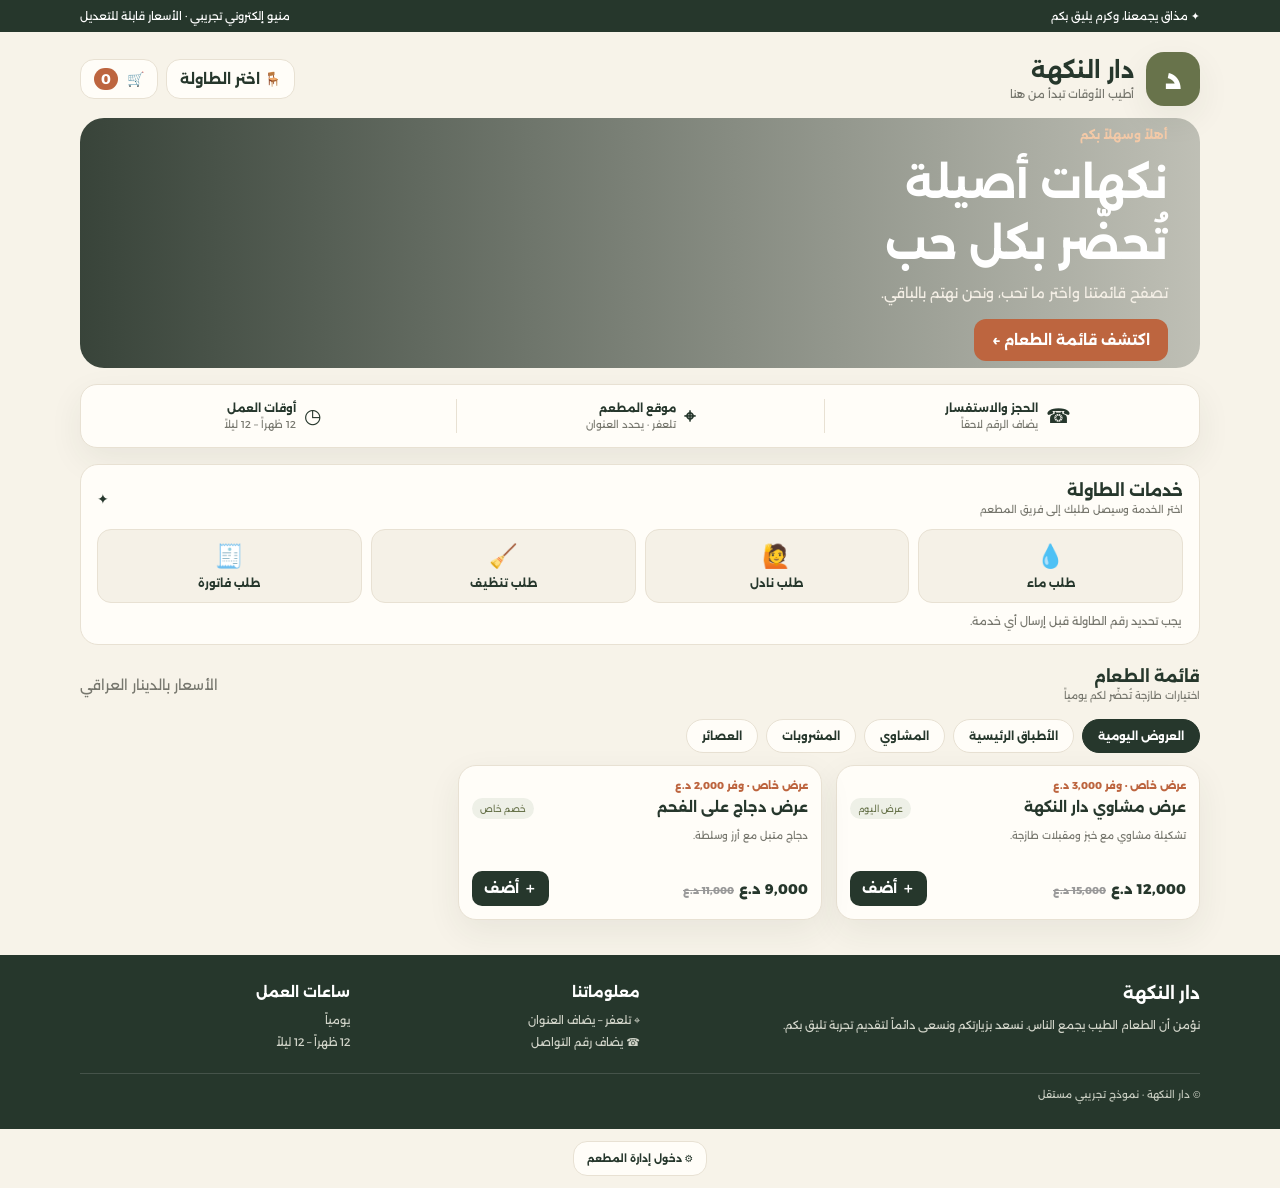
==== demos/dar-alnakha/index.html @ bf489b03 "Correct QR library script tag" ====
<!doctype html>
<html lang="ar" dir="rtl">
<head>
<meta charset="utf-8"><meta name="viewport" content="width=device-width,initial-scale=1">
<meta name="theme-color" content="#26372c">
<meta name="description" content="دار النكهة - قائمة طعام وطلبات الطاولات">
<title>دار النكهة | قائمة الطعام</title>
<script src="https://cdnjs.cloudflare.com/ajax/libs/qrcodejs/1.0.0/qrcode.min.js"></script>
<link rel="preconnect" href="https://fonts.googleapis.com">
<link rel="preconnect" href="https://fonts.gstatic.com" crossorigin>
<link href="https://fonts.googleapis.com/css2?family=Alexandria:wght@400;500;600;700;800&display=swap" rel="stylesheet">
<style>
:root{--ink:#26372c;--olive:#68734b;--cream:#f7f3e9;--paper:#fffdf8;--line:#e8e1d3;--orange:#bd653f;--muted:#77776e;--shadow:0 12px 34px #26372c12}
*{box-sizing:border-box}body{margin:0;background:var(--cream);color:var(--ink);font-family:Alexandria,system-ui,sans-serif;font-size:14px}button,input,textarea,select{font:inherit}button{cursor:pointer;border:0}a{color:inherit;text-decoration:none}.wrap{width:min(1120px,100% - 32px);margin:auto}.topbar{background:var(--ink);color:#fff;padding:9px 0;font-size:11px}.topbar .wrap{display:flex;justify-content:space-between;gap:10px;flex-wrap:wrap}.brand-head{padding:20px 0 12px;display:flex;align-items:center;justify-content:space-between;gap:12px}.brand{display:flex;align-items:center;gap:12px}.logo{width:54px;height:54px;border-radius:18px;background:var(--olive);display:grid;place-items:center;color:#fff;font-size:27px;font-weight:800;box-shadow:var(--shadow)}.brand h1{font-size:22px;margin:0 0 3px}.brand p{margin:0;color:var(--muted);font-size:11px}.head-actions{display:flex;gap:8px}.pill{background:var(--paper);border:1px solid var(--line);border-radius:14px;padding:10px 13px;color:var(--ink);font-weight:700}.pill b{background:var(--orange);color:white;border-radius:20px;padding:2px 7px;margin-right:5px}.hero{height:250px;border-radius:24px;overflow:hidden;position:relative;background:linear-gradient(90deg,#17251bd9,#17251b40),url('https://images.unsplash.com/photo-1544025162-d76694265947?auto=format&fit=crop&w=1500&q=85') center/cover;display:flex;align-items:center;padding:32px;color:#fff}.hero small{color:#f3c9a7;font-weight:700}.hero h2{font-size:clamp(25px,5vw,42px);line-height:1.45;margin:10px 0;max-width:520px}.hero p{color:#f3eee5;margin:0 0 17px}.btn{background:var(--orange);color:#fff;padding:12px 18px;border-radius:12px;font-weight:700}.info-strip{display:grid;grid-template-columns:repeat(3,1fr);background:var(--paper);border:1px solid var(--line);border-radius:17px;margin:16px 0;padding:14px 8px;box-shadow:var(--shadow)}.info{display:flex;align-items:center;justify-content:center;gap:8px;text-align:right;padding:2px 8px;border-left:1px solid var(--line);min-width:0}.info:last-child{border:0}.ico{font-size:20px}.info strong{display:block;font-size:11px}.info span{display:block;color:var(--muted);font-size:10px;margin-top:3px}.service-panel{background:var(--paper);border:1px solid var(--line);border-radius:18px;padding:16px;margin:16px 0}.section-head{display:flex;justify-content:space-between;align-items:center;gap:10px;margin-bottom:13px}.section-head h3{margin:0;font-size:16px}.section-head p{margin:3px 0 0;color:var(--muted);font-size:10px}.services{display:grid;grid-template-columns:repeat(4,1fr);gap:9px}.service{background:#f5f1e7;border:1px solid var(--line);border-radius:14px;padding:12px 5px;color:var(--ink);display:grid;justify-items:center;gap:6px;font-weight:700;font-size:11px}.service i{font-style:normal;font-size:23px}.service:active,.service:hover{border-color:var(--olive);background:#edf0e5}.table-note{font-size:11px;color:var(--muted);margin:11px 2px 0}.categories{display:flex;gap:8px;overflow:auto;padding:4px 0 12px;scrollbar-width:none}.categories button{white-space:nowrap;background:var(--paper);border:1px solid var(--line);border-radius:30px;padding:9px 15px;color:var(--ink);font-size:11px;font-weight:700}.categories button.active{background:var(--ink);color:#fff;border-color:var(--ink)}.menu-section{margin:22px 0}.menu-grid{display:grid;grid-template-columns:repeat(3,1fr);gap:14px}.food-card{background:var(--paper);border:1px solid var(--line);border-radius:18px;overflow:hidden;box-shadow:var(--shadow)}.food-img{height:155px;width:100%;object-fit:cover;background:#e8e1d3;display:block}.food-body{padding:13px}.food-top{display:flex;justify-content:space-between;gap:7px;align-items:start}.food-card h4{margin:0;font-size:14px}.tag{font-size:9px;background:#eef0e7;color:var(--olive);padding:5px 8px;border-radius:20px;white-space:nowrap}.food-desc{color:var(--muted);font-size:10px;line-height:1.8;min-height:36px;margin:8px 0}.price-row{display:flex;justify-content:space-between;align-items:center}.price{font-weight:800;font-size:14px}.old{color:#999;text-decoration:line-through;font-size:10px;margin-right:5px}.add{background:var(--ink);color:white;border-radius:10px;padding:8px 12px;font-weight:700}.offer-ribbon{color:var(--orange);font-size:10px;font-weight:800;margin-bottom:6px}.footer{background:var(--ink);color:#fff;margin-top:35px;padding:28px 0}.footer-grid{display:grid;grid-template-columns:2fr 1fr 1fr;gap:20px}.footer p,.footer span{color:#d1d4c9;font-size:11px;line-height:2}.footer h3,.footer h4{margin:0 0 8px}.copyright{border-top:1px solid #ffffff24;margin-top:20px;padding-top:14px;color:#c6cbbf;font-size:10px}.modal-back{position:fixed;inset:0;background:#101a14a8;z-index:20;display:none;align-items:end;justify-content:center;padding:12px}.modal-back.show{display:flex}.modal{background:var(--paper);width:min(520px,100%);max-height:88vh;overflow:auto;border-radius:22px;padding:20px;box-shadow:0 25px 80px #0004}.modal h3{margin:0 0 14px}.modal-head{display:flex;justify-content:space-between;align-items:center;margin-bottom:12px}.close{background:#eee9df;border-radius:10px;padding:7px 11px}.field{display:grid;gap:6px;margin:12px 0}.field label{font-size:11px;font-weight:700}.field input,.field textarea,.field select{width:100%;border:1px solid var(--line);background:#fff;border-radius:11px;padding:12px;color:var(--ink)}.field textarea{min-height:75px;resize:vertical}.wide{width:100%}.cart-line,.order-line{display:flex;justify-content:space-between;gap:10px;border-bottom:1px solid var(--line);padding:11px 0;font-size:12px}.qty{display:flex;align-items:center;gap:9px}.qty button{background:#eee9df;border-radius:8px;width:26px;height:26px}.total{display:flex;justify-content:space-between;font-weight:800;padding:14px 0}.receipt{border:1px dashed #b7ad99;border-radius:14px;padding:14px;margin:12px 0}.receipt h4{text-align:center;margin:0 0 8px}.admin-layout{display:grid;grid-template-columns:175px 1fr;gap:15px}.admin-nav{display:grid;align-content:start;gap:7px}.admin-nav button{text-align:right;background:#f1ede3;border-radius:10px;padding:11px;font-size:11px;color:var(--ink)}.admin-nav button.active{background:var(--ink);color:white}.admin-content{min-width:0}.stats{display:grid;grid-template-columns:repeat(3,1fr);gap:9px}.stat{background:#f3efe5;border-radius:13px;padding:12px}.stat small{color:var(--muted);font-size:10px}.stat strong{display:block;font-size:20px;margin-top:5px}.admin-list{margin-top:12px}.admin-row{border:1px solid var(--line);border-radius:12px;padding:12px;margin:8px 0;font-size:11px}.admin-row p{color:var(--muted);margin:6px 0}.status{color:var(--olive);font-weight:700}.toast{position:fixed;bottom:20px;left:50%;transform:translateX(-50%);background:var(--ink);color:#fff;padding:12px 18px;border-radius:12px;z-index:50;display:none;font-size:12px}.toast.show{display:block}.muted{color:var(--muted)}.hidden{display:none!important}.qr-grid{display:grid;grid-template-columns:repeat(4,1fr);gap:8px}.qr-box{border:1px solid var(--line);padding:8px;text-align:center;border-radius:10px;font-size:10px}.qr-box canvas{max-width:100%}
@media(max-width:700px){.wrap{width:min(100% - 22px,560px)}.brand h1{font-size:18px}.logo{width:47px;height:47px}.hero{height:220px;padding:22px}.info-strip{padding:12px 3px}.info{gap:5px;padding:2px 5px}.info strong{font-size:9px}.info span{font-size:9px}.services{gap:6px}.service{padding:11px 2px;font-size:10px}.menu-grid{grid-template-columns:repeat(2,minmax(0,1fr));gap:9px}.food-img{height:125px}.food-body{padding:10px}.food-card h4{font-size:12px}.food-desc{font-size:9px}.add{padding:7px 9px;font-size:10px}.footer-grid{grid-template-columns:1fr 1fr}.footer-grid>div:first-child{grid-column:1/-1}.admin-layout{grid-template-columns:1fr}.admin-nav{grid-template-columns:repeat(3,1fr)}.admin-nav button{text-align:center;padding:9px 4px;font-size:10px}.stats{grid-template-columns:repeat(2,1fr)}.qr-grid{grid-template-columns:repeat(3,1fr)}}
@media print{body *{visibility:hidden}.qr-print,.qr-print *{visibility:visible}.qr-print{position:absolute;inset:0;padding:20px}.qr-grid{grid-template-columns:repeat(4,1fr)}}
</style>
</head>
<body>
<div class="topbar"><div class="wrap"><span>✦ مذاق يجمعنا، وكرم يليق بكم</span><span>منيو إلكتروني تجريبي · الأسعار قابلة للتعديل</span></div></div>
<header class="wrap">
 <div class="brand-head">
  <div class="brand"><div class="logo">د</div><div><h1>دار النكهة</h1><p>أطيب الأوقات تبدأ من هنا</p></div></div>
  <div class="head-actions"><button class="pill" onclick="openTable()">🪑 <span id="tableBadge">اختر الطاولة</span></button><button class="pill" onclick="openCart()">🛒 <b id="cartCount">0</b></button></div>
 </div>
</header>
<main class="wrap">
 <section class="hero"><div><small>أهلاً وسهلاً بكم</small><h2>نكهات أصيلة<br>تُحضّر بكل حب</h2><p>تصفح قائمتنا واختر ما تحب، ونحن نهتم بالباقي.</p><button class="btn" onclick="document.getElementById('menuStart').scrollIntoView({behavior:'smooth'})">اكتشف قائمة الطعام ←</button></div></section>
 <section class="info-strip">
  <div class="info"><b class="ico">☎</b><div><strong>الحجز والاستفسار</strong><span>يضاف الرقم لاحقاً</span></div></div>
  <div class="info"><b class="ico">⌖</b><div><strong>موقع المطعم</strong><span>تلعفر · يحدد العنوان</span></div></div>
  <div class="info"><b class="ico">◷</b><div><strong>أوقات العمل</strong><span>12 ظهراً – 12 ليلاً</span></div></div>
 </section>
 <section class="service-panel">
  <div class="section-head"><div><h3>خدمات الطاولة</h3><p>اختر الخدمة وسيصل طلبك إلى فريق المطعم</p></div><span>✦</span></div>
  <div class="services">
   <button class="service" onclick="requestService('طلب ماء','💧')"><i>💧</i>طلب ماء</button>
   <button class="service" onclick="requestService('طلب نادل','🙋')"><i>🙋</i>طلب نادل</button>
   <button class="service" onclick="requestService('طلب تنظيف','🧹')"><i>🧹</i>طلب تنظيف</button>
   <button class="service" onclick="requestService('طلب فاتورة','🧾')"><i>🧾</i>طلب فاتورة</button>
  </div>
  <p class="table-note" id="serviceTableNote">يجب تحديد رقم الطاولة قبل إرسال أي خدمة.</p>
 </section>
 <section id="menuStart" class="menu-section">
  <div class="section-head"><div><h3>قائمة الطعام</h3><p>اختيارات طازجة تُحضّر لكم يومياً</p></div><span class="muted">الأسعار بالدينار العراقي</span></div>
  <nav class="categories" id="categories"></nav>
  <div class="menu-grid" id="menuGrid"></div>
 </section>
</main>
<footer class="footer"><div class="wrap"><div class="footer-grid">
 <div><h3>دار النكهة</h3><p>نؤمن أن الطعام الطيب يجمع الناس. نسعد بزيارتكم ونسعى دائماً لتقديم تجربة تليق بكم.</p></div>
 <div><h4>معلوماتنا</h4><span>⌖ تلعفر – يضاف العنوان</span><br><span>☎ يضاف رقم التواصل</span></div>
 <div><h4>ساعات العمل</h4><span>يومياً</span><br><span>12 ظهراً – 12 ليلاً</span></div>
 </div><div class="copyright">© دار النكهة · نموذج تجريبي مستقل</div></div></footer>
<div class="modal-back" id="modalBack" onclick="if(event.target===this)closeModal()"><div class="modal" id="modal"></div></div>
<div class="toast" id="toast"></div>
<script>
const KEY='dar-alnakha-demo-v1';
const categories=['العروض اليومية','الأطباق الرئيسية','المشاوي','المشروبات','العصائر'];
const initialMenu=[
{id:1,name:'عرض مشاوي دار النكهة',cat:'العروض اليومية',price:12000,old:15000,desc:'تشكيلة مشاوي مع خبز ومقبلات طازجة.',tag:'عرض اليوم',img:'https://images.unsplash.com/photo-1544025162-d76694265947?auto=format&fit=crop&w=800&q=80'},
{id:2,name:'عرض دجاج على الفحم',cat:'العروض اليومية',price:9000,old:11000,desc:'دجاج متبل مع أرز وسلطة.',tag:'خصم خاص',img:'https://images.unsplash.com/photo-1532550907401-a500c9a57435?auto=format&fit=crop&w=800&q=80'},
{id:3,name:'قوزي لحم',cat:'الأطباق الرئيسية',price:12000,desc:'أرز متبل مع لحم طري.',tag:'الأكثر طلباً',img:'https://images.unsplash.com/photo-1512058564366-18510be2db19?auto=format&fit=crop&w=800&q=80'},
{id:4,name:'برياني دجاج',cat:'الأطباق الرئيسية',price:8000,desc:'أرز برياني مع قطع الدجاج.',tag:'',img:'https://images.unsplash.com/photo-1565557623262-b51c2513a641?auto=format&fit=crop&w=800&q=80'},
{id:5,name:'دولمة عراقية',cat:'الأطباق الرئيسية',price:8000,desc:'دولمة محضرة على الطريقة العراقية.',tag:'',img:'https://images.unsplash.com/photo-1547592180-85f173990554?auto=format&fit=crop&w=800&q=80'},
{id:6,name:'كباب عراقي',cat:'المشاوي',price:7000,desc:'كباب لحم مشوي مع الخبز.',tag:'الأكثر طلباً',img:'https://images.unsplash.com/photo-1529692236671-f1f6cf9683ba?auto=format&fit=crop&w=800&q=80'},
{id:7,name:'تكة لحم',cat:'المشاوي',price:9000,desc:'قطع لحم متبلة ومشوية على الفحم.',tag:'',img:'https://images.unsplash.com/photo-1558030006-450675393462?auto=format&fit=crop&w=800&q=80'},
{id:8,name:'شيش طاووق',cat:'المشاوي',price:7000,desc:'دجاج متبل ومشوي.',tag:'',img:'https://images.unsplash.com/photo-1598515214211-89d3c73ae83b?auto=format&fit=crop&w=800&q=80'},
{id:9,name:'بيبسي',cat:'المشروبات',price:1000,desc:'مشروب غازي بارد.',tag:'',img:'https://images.unsplash.com/photo-1629203851122-3726ecdf080e?auto=format&fit=crop&w=800&q=80'},
{id:10,name:'ماء معدني',cat:'المشروبات',price:500,desc:'قنينة ماء بارد.',tag:'',img:'https://images.unsplash.com/photo-1523362628745-0c100150b504?auto=format&fit=crop&w=800&q=80'},
{id:11,name:'عصير برتقال',cat:'العصائر',price:2500,desc:'عصير برتقال طازج.',tag:'طازج',img:'https://images.unsplash.com/photo-1600271886742-f049cd451bba?auto=format&fit=crop&w=800&q=80'},
{id:12,name:'عصير ليمون ونعناع',cat:'العصائر',price:3000,desc:'ليمون منعش مع النعناع.',tag:'',img:'https://images.unsplash.com/photo-1513558161293-ccaf765edfd4?auto=format&fit=crop&w=800&q=80'}
];
let state=loadState(),activeCat=categories[0],soundOn=false;
function loadState(){try{return JSON.parse(localStorage.getItem(KEY))||{menu:initialMenu,cart:[],orders:[],services:[],table:0,settings:{name:'دار النكهة'},password:'1234'}}catch(e){return{menu:initialMenu,cart:[],orders:[],services:[],table:0,settings:{name:'دار النكهة'},password:'1234'}}}
function save(){localStorage.setItem(KEY,JSON.stringify(state))}
function money(n){return Number(n).toLocaleString('en-US')+' د.ع'}
function toast(t){let el=document.getElementById('toast');el.textContent=t;el.classList.add('show');setTimeout(()=>el.classList.remove('show'),2600)}
function render(){document.getElementById('tableBadge').textContent=state.table?'طاولة '+state.table:'اختر الطاولة';document.getElementById('serviceTableNote').textContent=state.table?'الطلبات والخدمات مرتبطة بالطاولة رقم '+state.table:'يجب تحديد رقم الطاولة قبل إرسال أي خدمة.';document.getElementById('cartCount').textContent=state.cart.reduce((a,x)=>a+x.qty,0);
document.getElementById('categories').innerHTML=categories.map(c=>'<button class="'+(activeCat===c?'active':'')+'" onclick="setCat('+JSON.stringify(c)+')">'+c+'</button>').join('');
let items=state.menu.filter(x=>x.cat===activeCat);document.getElementById('menuGrid').innerHTML=items.length?items.map(x=>'<article class="food-card"><img class="food-img" loading="lazy" src="'+x.img+'" alt="'+x.name+'" onerror="this.style.display=\'none\'"><div class="food-body">'+(x.old?'<div class="offer-ribbon">عرض خاص · وفر '+money(x.old-x.price)+'</div>':'')+'<div class="food-top"><h4>'+x.name+'</h4>'+(x.tag?'<span class="tag">'+x.tag+'</span>':'')+'</div><p class="food-desc">'+x.desc+'</p><div class="price-row"><div class="price">'+money(x.price)+(x.old?'<span class="old">'+money(x.old)+'</span>':'')+'</div><button class="add" onclick="addToCart('+x.id+')">＋ أضف</button></div></div></article>').join(''):'<p class="muted">لا توجد أصناف في هذا القسم حالياً.</p>'}
function setCat(c){activeCat=c;render()}
function openModal(content){document.getElementById('modal').innerHTML=content;document.getElementById('modalBack').classList.add('show')}
function closeModal(){document.getElementById('modalBack').classList.remove('show')}
function openTable(){openModal('<div class="modal-head"><h3>اختر رقم الطاولة</h3><button class="close" onclick="closeModal()">✕</button></div><p class="muted">سيتم ربط طلب الطعام وخدمات الطاولة بالرقم نفسه.</p><div class="field"><label>رقم الطاولة</label><select id="tableSelect">'+Array.from({length:20},(_,i)=>'<option value="'+(i+1)+'" '+(state.table===i+1?'selected':'')+'>طاولة '+(i+1)+'</option>').join('')+'</select></div><button class="btn wide" onclick="setTable()">تأكيد الطاولة</button>')}
function setTable(){state.table=Number(document.getElementById('tableSelect').value);save();render();closeModal();toast('تم تحديد الطاولة رقم '+state.table)}
function requireTable(){if(!state.table){openTable();return false}return true}
function addToCart(id){let item=state.menu.find(x=>x.id===id);if(!item)return;let found=state.cart.find(x=>x.id===id);if(found)found.qty++;else state.cart.push({id:item.id,name:item.name,price:item.price,qty:1});save();render();toast('أضيف '+item.name+' إلى السلة')}
function cartTotal(){return state.cart.reduce((a,x)=>a+x.price*x.qty,0)}
function openCart(){let lines=state.cart.map((x,i)=>'<div class="cart-line"><div><b>'+x.name+'</b><div class="muted">'+money(x.price)+'</div></div><div class="qty"><button onclick="changeQty('+i+',-1)">−</button><b>'+x.qty+'</b><button onclick="changeQty('+i+',1)">+</button></div></div>').join('');openModal('<div class="modal-head"><h3>سلة الطلبات</h3><button class="close" onclick="closeModal()">✕</button></div>'+(lines||'<p class="muted">السلة فارغة. اختر ما تشتهي من القائمة.</p>')+'<div class="field"><label>رقم الطاولة</label><select id="cartTable">'+Array.from({length:20},(_,i)=>'<option value="'+(i+1)+'" '+((state.table||0)===i+1?'selected':'')+'>طاولة '+(i+1)+'</option>').join('')+'</select></div><div class="total"><span>المجموع</span><span>'+money(cartTotal())+'</span></div><button class="btn wide" '+(!state.cart.length?'disabled':'')+' onclick="checkout()">تأكيد وإرسال الطلب</button>')}
function changeQty(i,d){state.cart[i].qty+=d;if(state.cart[i].qty<=0)state.cart.splice(i,1);save();openCart();render()}
function checkout(){if(!state.cart.length)return;state.table=Number(document.getElementById('cartTable').value);let order={id:Date.now().toString().slice(-6),table:state.table,items:state.cart.map(x=>({...x})),total:cartTotal(),status:'جديد',time:new Date().toLocaleString('ar-IQ')};state.orders.unshift(order);state.cart=[];save();render();closeModal();playBeep();openModal('<div class="modal-head"><h3>تم استلام طلبك</h3><button class="close" onclick="closeModal()">✕</button></div><div class="receipt"><h4>دار النكهة</h4><p style="text-align:center">إيصال طلب تجريبي</p><div class="order-line"><span>رقم الطلب</span><b>#'+order.id+'</b></div><div class="order-line"><span>رقم الطاولة</span><b>'+order.table+'</b></div>'+order.items.map(x=>'<div class="order-line"><span>'+x.name+' × '+x.qty+'</span><b>'+money(x.price*x.qty)+'</b></div>').join('')+'<div class="total"><span>الإجمالي</span><span>'+money(order.total)+'</span></div><p class="muted">يرجى انتظار تأكيد فريق المطعم.</p></div><div class="field"><label>رسالة إلى صاحب المطعم (اختياري)</label><textarea id="customerMsg" placeholder="اكتب ملاحظتك هنا..."></textarea></div><button class="btn wide" onclick="saveMessage('+order.id+')">إرسال الرسالة</button>')}
function saveMessage(id){let o=state.orders.find(x=>x.id===String(id));if(o)o.message=document.getElementById('customerMsg').value;save();closeModal();toast('تم حفظ رسالتك ضمن الطلب')}
function requestService(name,emoji){if(!requireTable())return;let req={id:Date.now().toString().slice(-6),table:state.table,name,emoji,status:'جديد',time:new Date().toLocaleString('ar-IQ')};state.services.unshift(req);save();playBeep();openModal('<div class="modal-head"><h3>تم إرسال طلب الخدمة</h3><button class="close" onclick="closeModal()">✕</button></div><div class="receipt"><h4>'+emoji+' '+name+'</h4><p>رقم الطاولة: <b>'+state.table+'</b></p><p>رقم الطلب: <b>#'+req.id+'</b></p><p class="muted">وصل طلبك إلى المطعم في هذا النموذج التجريبي.</p></div><button class="btn wide" onclick="closeModal()">حسناً</button>')}
function playBeep(){if(!soundOn)return;try{let ctx=new(window.AudioContext||window.webkitAudioContext)();let osc=ctx.createOscillator(),gain=ctx.createGain();osc.connect(gain);gain.connect(ctx.destination);osc.frequency.value=740;gain.gain.value=.08;osc.start();osc.stop(ctx.currentTime+.18)}catch(e){}}
function adminLogin(){openModal('<div class="modal-head"><h3>دخول إدارة المطعم</h3><button class="close" onclick="closeModal()">✕</button></div><p class="muted">رمز الدخول التجريبي: 1234</p><div class="field"><label>الرمز السري</label><input id="adminPass" type="password" inputmode="numeric" placeholder="أدخل الرمز"></div><button class="btn wide" onclick="loginAdmin()">دخول لوحة التحكم</button>')}
function loginAdmin(){if(document.getElementById('adminPass').value!==state.password){toast('الرمز غير صحيح');return}closeModal();adminPanel()}
function adminPanel(){openModal('<div class="modal-head"><h3>لوحة إدارة دار النكهة</h3><button class="close" onclick="closeModal()">✕</button></div><div class="admin-layout"><nav class="admin-nav"><button class="active" onclick="adminView(\'home\',this)">الرئيسية</button><button onclick="adminView(\'orders\',this)">الطلبات</button><button onclick="adminView(\'services\',this)">خدمات الطاولة</button><button onclick="adminView(\'menu\',this)">قائمة الطعام</button><button onclick="adminView(\'reports\',this)">التقارير</button><button onclick="adminView(\'settings\',this)">إعدادات الموقع</button><button onclick="adminView(\'password\',this)">تغيير الرمز</button><button onclick="adminView(\'qr\',this)">رموز الطاولات</button></nav><section class="admin-content" id="adminContent"></section></div><p class="muted" style="font-size:10px;margin-top:14px">نسخة معاينة: البيانات محفوظة على هذا المتصفح فقط.</p>');adminView('home',document.querySelector('.admin-nav button'))}
function adminView(v,btn){document.querySelectorAll('.admin-nav button').forEach(x=>x.classList.remove('active'));if(btn)btn.classList.add('active');let el=document.getElementById('adminContent');if(v==='home'){el.innerHTML='<div class="stats"><div class="stat"><small>طلبات الطعام</small><strong>'+state.orders.length+'</strong></div><div class="stat"><small>خدمات الطاولة</small><strong>'+state.services.length+'</strong></div><div class="stat"><small>مبيعات تجريبية</small><strong>'+money(state.orders.reduce((a,x)=>a+x.total,0))+'</strong></div></div><div class="admin-list"><h4>آخر الطلبات</h4>'+state.orders.slice(0,4).map(orderHtml).join('')+'</div><div class="field"><label><input type="checkbox" '+(soundOn?'checked':'')+' onchange="soundOn=this.checked"> تفعيل صوت تنبيهات الطلبات (عند فتح اللوحة)</label></div>'}
if(v==='orders')el.innerHTML='<h4>طلبات الطعام</h4>'+ (state.orders.map(orderHtml).join('')||'<p class="muted">لا توجد طلبات بعد.</p>');
if(v==='services')el.innerHTML='<h4>طلبات خدمات الطاولة</h4>'+ (state.services.map(x=>'<div class="admin-row"><b>'+x.emoji+' '+x.name+' · طاولة '+x.table+'</b><p>رقم الخدمة #'+x.id+' · '+x.time+'</p><span class="status">'+x.status+'</span> <button class="add" onclick="completeService('+x.id+')">اكتمل</button></div>').join('')||'<p class="muted">لا توجد خدمات بعد.</p>');
if(v==='menu')el.innerHTML='<h4>إدارة قائمة الطعام</h4><button class="btn" onclick="addMenuForm()">＋ إضافة صنف</button>'+state.menu.map(x=>'<div class="admin-row"><b>'+x.name+'</b><p>'+x.cat+' · '+money(x.price)+'</p><button class="add" onclick="editMenu('+x.id+')">تعديل</button> <button class="close" onclick="deleteMenu('+x.id+')">حذف</button></div>').join('');
if(v==='reports')el.innerHTML='<h4>التقارير المختصرة</h4><div class="stats"><div class="stat"><small>إجمالي الطلبات</small><strong>'+state.orders.length+'</strong></div><div class="stat"><small>إجمالي المبيعات</small><strong>'+money(state.orders.reduce((a,x)=>a+x.total,0))+'</strong></div><div class="stat"><small>الخدمات</small><strong>'+state.services.length+'</strong></div></div><p class="muted">هذه أرقام محلية للمعاينة وليست تقارير محاسبية.</p>';
if(v==='settings')el.innerHTML='<h4>إعدادات الموقع</h4><div class="field"><label>اسم المطعم</label><input id="settingName" value="'+state.settings.name+'"></div><div class="field"><label>رقم الحجز</label><input placeholder="أدخل رقم الهاتف"></div><div class="field"><label>العنوان</label><input placeholder="أدخل عنوان المطعم"></div><div class="field"><label>ساعات العمل</label><input placeholder="مثال: 12 ظهراً - 12 ليلاً"></div><button class="btn wide" onclick="saveSettings()">حفظ الإعدادات</button>';
if(v==='password')el.innerHTML='<h4>تغيير الرمز السري التجريبي</h4><div class="field"><label>الرمز الجديد</label><input id="newPass" type="password"></div><button class="btn wide" onclick="changePassword()">حفظ الرمز</button>';
if(v==='qr')el.innerHTML='<h4>رموز QR للطاولات</h4><p class="muted">كل رمز يفتح الموقع مع تحديد رقم الطاولة تلقائياً.</p><div class="qr-grid" id="qrGrid"></div><button class="btn wide" style="margin-top:12px" onclick="window.print()">طباعة الرموز</button>';
if(v==='qr'){let grid=document.getElementById('qrGrid');grid.innerHTML=Array.from({length:20},(_,i)=>'<div class="qr-box"><div id="qr'+(i+1)+'"></div>طاولة '+(i+1)+'</div>').join('');if(window.QRCode){for(let n=1;n<=20;n++){new QRCode(document.getElementById('qr'+n),{text:location.origin+location.pathname+'?table='+n,width:90,height:90})}}}
}
function orderHtml(o){return '<div class="admin-row"><b>طلب #'+o.id+' · طاولة '+o.table+'</b><p>'+o.items.map(x=>x.name+' × '+x.qty).join('، ')+'</p><b>'+money(o.total)+'</b> · <span class="status">'+o.status+'</span> <button class="add" onclick="completeOrder('+o.id+')">اكتمال</button></div>'}
function completeOrder(id){let o=state.orders.find(x=>x.id===String(id));if(o)o.status='مكتمل';save();adminPanel();toast('تم تحديث حالة الطلب')}
function completeService(id){let s=state.services.find(x=>x.id===String(id));if(s)s.status='مكتمل';save();adminPanel();toast('تم تحديث الخدمة')}
function saveSettings(){state.settings.name=document.getElementById('settingName').value||'دار النكهة';save();toast('تم حفظ الإعدادات التجريبية')}
function changePassword(){let p=document.getElementById('newPass').value;if(p.length<4){toast('استخدم 4 رموز على الأقل');return}state.password=p;save();toast('تم تغيير الرمز التجريبي')}
function addMenuForm(){openModal('<div class="modal-head"><h3>إضافة صنف</h3><button class="close" onclick="adminPanel()">✕</button></div><div class="field"><label>اسم الصنف</label><input id="mName"></div><div class="field"><label>القسم</label><select id="mCat">'+categories.map(c=>'<option>'+c+'</option>').join('')+'</select></div><div class="field"><label>السعر بالدينار</label><input id="mPrice" type="number"></div><div class="field"><label>الوصف</label><input id="mDesc"></div><button class="btn wide" onclick="saveNewMenu()">إضافة الصنف</button>')}
function saveNewMenu(){let name=document.getElementById('mName').value,price=Number(document.getElementById('mPrice').value);if(!name||!price){toast('أدخل الاسم والسعر');return}state.menu.push({id:Date.now(),name,cat:document.getElementById('mCat').value,price,desc:document.getElementById('mDesc').value,tag:'',img:''});save();adminPanel();toast('تمت إضافة الصنف')}
function editMenu(id){let x=state.menu.find(y=>y.id===id);openModal('<div class="modal-head"><h3>تعديل صنف</h3><button class="close" onclick="adminPanel()">✕</button></div><div class="field"><label>الاسم</label><input id="eName" value="'+x.name+'"></div><div class="field"><label>السعر</label><input id="ePrice" type="number" value="'+x.price+'"></div><button class="btn wide" onclick="saveEditMenu('+id+')">حفظ التعديل</button>')}
function saveEditMenu(id){let x=state.menu.find(y=>y.id===id);x.name=document.getElementById('eName').value;x.price=Number(document.getElementById('ePrice').value);save();adminPanel();toast('تم تعديل الصنف')}
function deleteMenu(id){if(!confirm('هل تريد حذف هذا الصنف؟'))return;state.menu=state.menu.filter(x=>x.id!==id);save();adminPanel();toast('تم حذف الصنف')}
function checkUrlTable(){let n=Number(new URLSearchParams(location.search).get('table'));if(n>=1&&n<=20){state.table=n;save()}}
checkUrlTable();render();
</script>
<div style="text-align:center;padding:12px;color:#777;font-size:10px"><button class="pill" onclick="adminLogin()">⚙ دخول إدارة المطعم</button></div>
</body></html>
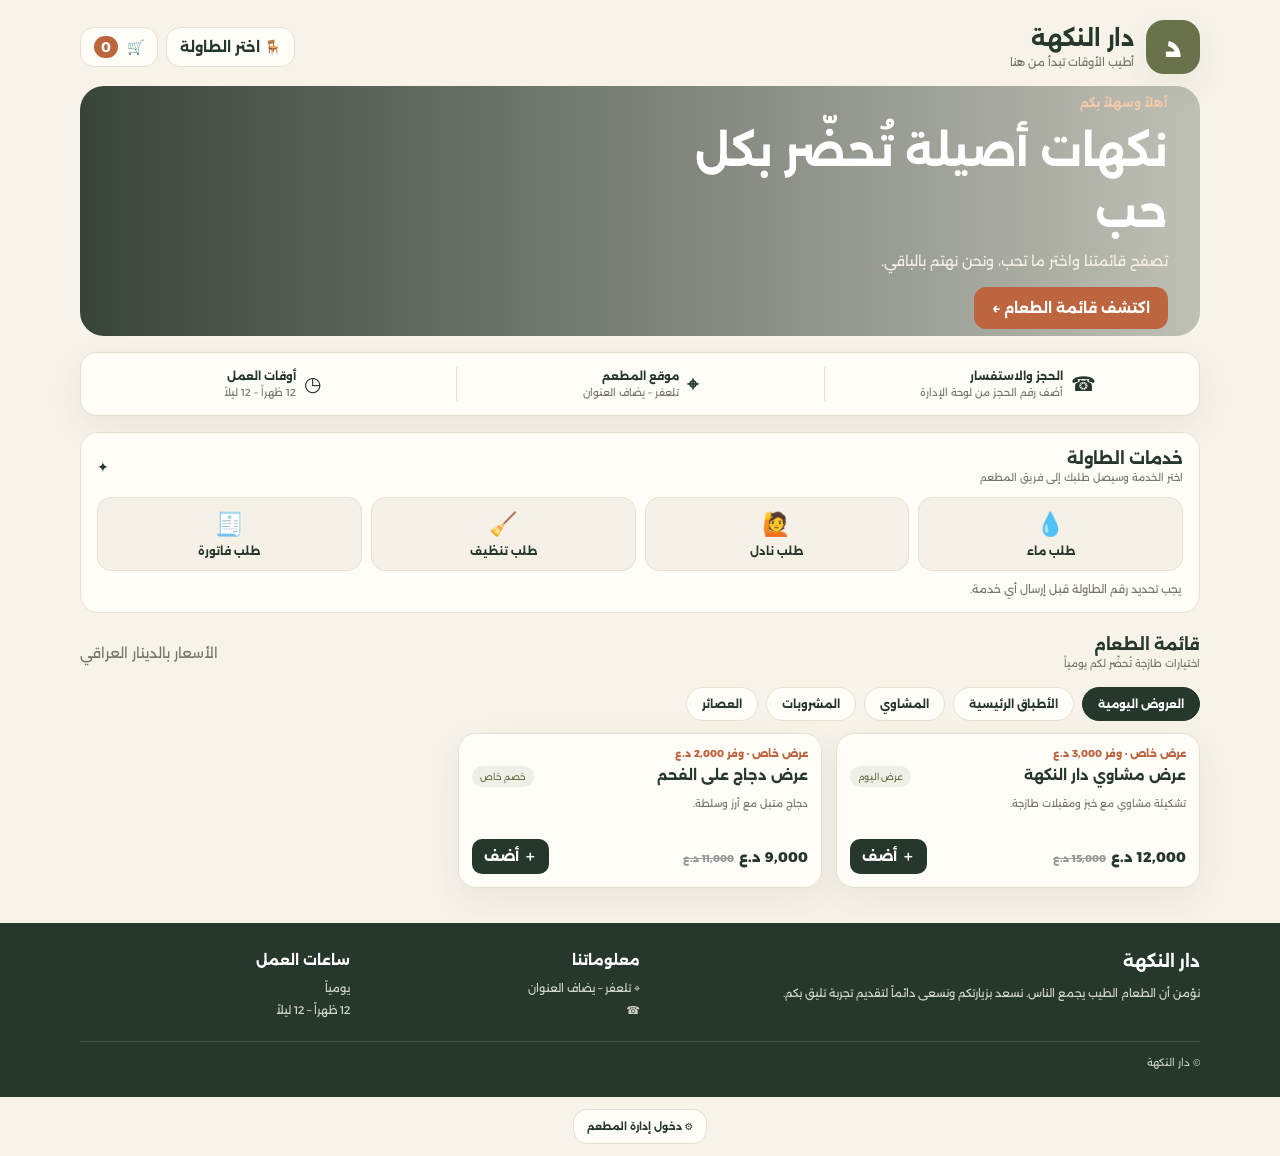
==== commit 3497ac5c: "Add full site content dashboard and clean order receipt" ====
--- a/demos/dar-alnakha/index.html
+++ b/demos/dar-alnakha/index.html
@@ -17,22 +17,23 @@
 </style>
 </head>
 <body>
-<div class="topbar"><div class="wrap"><span>✦ مذاق يجمعنا، وكرم يليق بكم</span><span>منيو إلكتروني تجريبي · الأسعار قابلة للتعديل</span></div></div>
+
 <header class="wrap">
  <div class="brand-head">
-  <div class="brand"><div class="logo">د</div><div><h1>دار النكهة</h1><p>أطيب الأوقات تبدأ من هنا</p></div></div>
+  <div class="brand"><div class="logo" id="siteLogo">د</div><div><h1 id="siteName">دار النكهة</h1><p id="siteSlogan">أطيب الأوقات تبدأ من هنا</p></div></div>
   <div class="head-actions"><button class="pill" onclick="openTable()">🪑 <span id="tableBadge">اختر الطاولة</span></button><button class="pill" onclick="openCart()">🛒 <b id="cartCount">0</b></button></div>
  </div>
 </header>
 <main class="wrap">
- <section class="hero"><div><small>أهلاً وسهلاً بكم</small><h2>نكهات أصيلة<br>تُحضّر بكل حب</h2><p>تصفح قائمتنا واختر ما تحب، ونحن نهتم بالباقي.</p><button class="btn" onclick="document.getElementById('menuStart').scrollIntoView({behavior:'smooth'})">اكتشف قائمة الطعام ←</button></div></section>
- <section class="info-strip">
-  <div class="info"><b class="ico">☎</b><div><strong>الحجز والاستفسار</strong><span>يضاف الرقم لاحقاً</span></div></div>
-  <div class="info"><b class="ico">⌖</b><div><strong>موقع المطعم</strong><span>تلعفر · يحدد العنوان</span></div></div>
-  <div class="info"><b class="ico">◷</b><div><strong>أوقات العمل</strong><span>12 ظهراً – 12 ليلاً</span></div></div>
+ <section class="hero" id="heroSection"><div><small id="heroEyebrow">أهلاً وسهلاً بكم</small><h2 id="heroTitle">نكهات أصيلة<br>تُحضّر بكل حب</h2><p id="heroDescription">تصفح قائمتنا واختر ما تحب، ونحن نهتم بالباقي.</p><button class="btn" id="heroButton" onclick="document.getElementById('menuStart').scrollIntoView({behavior:'smooth'})">اكتشف قائمة الطعام ←</button></div></section>
+ <section class="info-strip" id="infoSection">
+  <div class="info"><b class="ico">☎</b><div><strong>الحجز والاستفسار</strong><span id="bookingValue">يضاف الرقم لاحقاً</span></div></div>
+  <div class="info"><b class="ico">⌖</b><div><strong>موقع المطعم</strong><span id="addressValue">تلعفر · يحدد العنوان</span></div></div>
+  <div class="info"><b class="ico">◷</b><div><strong>أوقات العمل</strong><span id="hoursValue">12 ظهراً – 12 ليلاً</span></div></div>
  </section>
- <section class="service-panel">
-  <div class="section-head"><div><h3>خدمات الطاولة</h3><p>اختر الخدمة وسيصل طلبك إلى فريق المطعم</p></div><span>✦</span></div>
+ <section id="mapSection" class="service-panel hidden"><div class="section-head"><div><h3 id="mapTitle">موقعنا على الخريطة</h3><p id="mapAddressText"></p></div><a class="btn" id="mapLink" target="_blank" rel="noopener">افتح الخريطة</a></div></section>
+ <section class="service-panel" id="servicesSection">
+  <div class="section-head"><div><h3 id="servicesTitle">خدمات الطاولة</h3><p id="servicesDescription">اختر الخدمة وسيصل طلبك إلى فريق المطعم</p></div><span>✦</span></div>
   <div class="services">
    <button class="service" onclick="requestService('طلب ماء','💧')"><i>💧</i>طلب ماء</button>
    <button class="service" onclick="requestService('طلب نادل','🙋')"><i>🙋</i>طلب نادل</button>
@@ -47,16 +48,16 @@
   <div class="menu-grid" id="menuGrid"></div>
  </section>
 </main>
-<footer class="footer"><div class="wrap"><div class="footer-grid">
- <div><h3>دار النكهة</h3><p>نؤمن أن الطعام الطيب يجمع الناس. نسعد بزيارتكم ونسعى دائماً لتقديم تجربة تليق بكم.</p></div>
- <div><h4>معلوماتنا</h4><span>⌖ تلعفر – يضاف العنوان</span><br><span>☎ يضاف رقم التواصل</span></div>
- <div><h4>ساعات العمل</h4><span>يومياً</span><br><span>12 ظهراً – 12 ليلاً</span></div>
- </div><div class="copyright">© دار النكهة · نموذج تجريبي مستقل</div></div></footer>
+<footer class="footer" id="footerSection"><div class="wrap"><div class="footer-grid">
+ <div><h3 id="footerName">دار النكهة</h3><p id="footerDescription">نؤمن أن الطعام الطيب يجمع الناس. نسعد بزيارتكم ونسعى دائماً لتقديم تجربة تليق بكم.</p></div>
+ <div><h4>معلوماتنا</h4><span id="footerAddress">⌖ تلعفر – يضاف العنوان</span><br><span id="footerPhone">☎ يضاف رقم التواصل</span></div>
+ <div><h4>ساعات العمل</h4><span id="footerDays">يومياً</span><br><span id="footerHours">12 ظهراً – 12 ليلاً</span></div>
+ </div><div class="copyright" id="copyrightText">© دار النكهة</div></div></footer>
 <div class="modal-back" id="modalBack" onclick="if(event.target===this)closeModal()"><div class="modal" id="modal"></div></div>
 <div class="toast" id="toast"></div>
 <script>
 const KEY='dar-alnakha-demo-v1';
-const categories=['العروض اليومية','الأطباق الرئيسية','المشاوي','المشروبات','العصائر'];
+let categories=['العروض اليومية','الأطباق الرئيسية','المشاوي','المشروبات','العصائر'];
 const initialMenu=[
 {id:1,name:'عرض مشاوي دار النكهة',cat:'العروض اليومية',price:12000,old:15000,desc:'تشكيلة مشاوي مع خبز ومقبلات طازجة.',tag:'عرض اليوم',img:'https://images.unsplash.com/photo-1544025162-d76694265947?auto=format&fit=crop&w=800&q=80'},
 {id:2,name:'عرض دجاج على الفحم',cat:'العروض اليومية',price:9000,old:11000,desc:'دجاج متبل مع أرز وسلطة.',tag:'خصم خاص',img:'https://images.unsplash.com/photo-1532550907401-a500c9a57435?auto=format&fit=crop&w=800&q=80'},
@@ -71,13 +72,16 @@
 {id:11,name:'عصير برتقال',cat:'العصائر',price:2500,desc:'عصير برتقال طازج.',tag:'طازج',img:'https://images.unsplash.com/photo-1600271886742-f049cd451bba?auto=format&fit=crop&w=800&q=80'},
 {id:12,name:'عصير ليمون ونعناع',cat:'العصائر',price:3000,desc:'ليمون منعش مع النعناع.',tag:'',img:'https://images.unsplash.com/photo-1513558161293-ccaf765edfd4?auto=format&fit=crop&w=800&q=80'}
 ];
-let state=loadState(),activeCat=categories[0],soundOn=false;
+let state=loadState(),activeCat=categories[0],soundOn=false;categories=state.categories||categories;state.categories=categories;
+const siteDefaults={name:'دار النكهة',slogan:'أطيب الأوقات تبدأ من هنا',logoText:'د',logoImage:'',heroEyebrow:'أهلاً وسهلاً بكم',heroTitle:'نكهات أصيلة\\nتُحضّر بكل حب',heroDescription:'تصفح قائمتنا واختر ما تحب، ونحن نهتم بالباقي.',heroButton:'اكتشف قائمة الطعام ←',heroImage:'https://images.unsplash.com/photo-1544025162-d76694265947?auto=format&fit=crop&w=1500&q=85',bookingPhone:'',address:'تلعفر – يضاف العنوان',hours:'12 ظهراً – 12 ليلاً',mapUrl:'',mapTitle:'موقعنا على الخريطة',servicesTitle:'خدمات الطاولة',servicesDescription:'اختر الخدمة وسيصل طلبك إلى فريق المطعم',footerDescription:'نؤمن أن الطعام الطيب يجمع الناس. نسعد بزيارتكم ونسعى دائماً لتقديم تجربة تليق بكم.',footerDays:'يومياً',copyright:'© دار النكهة',colors:{ink:'#26372c',olive:'#68734b',cream:'#f7f3e9',orange:'#bd653f'},visibility:{hero:true,info:true,map:true,services:true,menu:true,footer:true}};
+state.site=Object.assign({},siteDefaults,state.site||{});state.site.colors=Object.assign({},siteDefaults.colors,state.site.colors||{});state.site.visibility=Object.assign({},siteDefaults.visibility,state.site.visibility||{});save();
 function loadState(){try{return JSON.parse(localStorage.getItem(KEY))||{menu:initialMenu,cart:[],orders:[],services:[],table:0,settings:{name:'دار النكهة'},password:'1234'}}catch(e){return{menu:initialMenu,cart:[],orders:[],services:[],table:0,settings:{name:'دار النكهة'},password:'1234'}}}
 function save(){localStorage.setItem(KEY,JSON.stringify(state))}
 function money(n){return Number(n).toLocaleString('en-US')+' د.ع'}
 function toast(t){let el=document.getElementById('toast');el.textContent=t;el.classList.add('show');setTimeout(()=>el.classList.remove('show'),2600)}
-function render(){document.getElementById('tableBadge').textContent=state.table?'طاولة '+state.table:'اختر الطاولة';document.getElementById('serviceTableNote').textContent=state.table?'الطلبات والخدمات مرتبطة بالطاولة رقم '+state.table:'يجب تحديد رقم الطاولة قبل إرسال أي خدمة.';document.getElementById('cartCount').textContent=state.cart.reduce((a,x)=>a+x.qty,0);
-document.getElementById('categories').innerHTML=categories.map(c=>'<button class="'+(activeCat===c?'active':'')+'" onclick="setCat('+JSON.stringify(c)+')">'+c+'</button>').join('');
+function applySite(){let s=state.site,v=s.visibility;const put=(id,val)=>{let e=document.getElementById(id);if(e)e.textContent=val||''};put('siteName',s.name);put('footerName',s.name);put('siteSlogan',s.slogan);put('heroEyebrow',s.heroEyebrow);put('heroTitle',(s.heroTitle||'').replace(/\\n/g,'\n'));put('heroDescription',s.heroDescription);put('heroButton',s.heroButton);put('bookingValue',s.bookingPhone||'أضف رقم الحجز من لوحة الإدارة');put('addressValue',s.address);put('hoursValue',s.hours);put('mapTitle',s.mapTitle);put('mapAddressText',s.address);put('servicesTitle',s.servicesTitle);put('servicesDescription',s.servicesDescription);put('footerDescription',s.footerDescription);put('footerAddress','⌖ '+(s.address||''));put('footerPhone','☎ '+(s.bookingPhone||''));put('footerDays',s.footerDays);put('footerHours',s.hours);put('copyrightText',s.copyright);let logo=document.getElementById('siteLogo');if(logo)logo.innerHTML=s.logoImage?'<img src="'+s.logoImage+'" alt="الشعار" style="width:100%;height:100%;object-fit:cover;border-radius:inherit">':(s.logoText||'');let hero=document.getElementById('heroSection');if(hero)hero.style.backgroundImage='linear-gradient(90deg,#17251bd9,#17251b40),url("'+(s.heroImage||'')+'")';['hero','info','map','services','menu','footer'].forEach(k=>{let id={hero:'heroSection',info:'infoSection',map:'mapSection',services:'servicesSection',menu:'menuStart',footer:'footerSection'}[k],e=document.getElementById(id);if(e)e.style.display=v[k]?'':'none'});let map=document.getElementById('mapSection'),link=document.getElementById('mapLink');if(map&&link){if(s.mapUrl){map.classList.remove('hidden');link.href=s.mapUrl}else map.classList.add('hidden')}let root=document.documentElement;Object.keys(s.colors).forEach(k=>root.style.setProperty('--'+k,s.colors[k]))}
+function render(){applySite();document.getElementById('tableBadge').textContent=state.table?'طاولة '+state.table:'اختر الطاولة';document.getElementById('serviceTableNote').textContent=state.table?'الطلبات والخدمات مرتبطة بالطاولة رقم '+state.table:'يجب تحديد رقم الطاولة قبل إرسال أي خدمة.';document.getElementById('cartCount').textContent=state.cart.reduce((a,x)=>a+x.qty,0);
+document.getElementById('categories').innerHTML=categories.map(c=>'<button type="button" class="'+(activeCat===c?'active':'')+'" onclick="setCat(\''+c+'\')">'+c+'</button>').join('');
 let items=state.menu.filter(x=>x.cat===activeCat);document.getElementById('menuGrid').innerHTML=items.length?items.map(x=>'<article class="food-card"><img class="food-img" loading="lazy" src="'+x.img+'" alt="'+x.name+'" onerror="this.style.display=\'none\'"><div class="food-body">'+(x.old?'<div class="offer-ribbon">عرض خاص · وفر '+money(x.old-x.price)+'</div>':'')+'<div class="food-top"><h4>'+x.name+'</h4>'+(x.tag?'<span class="tag">'+x.tag+'</span>':'')+'</div><p class="food-desc">'+x.desc+'</p><div class="price-row"><div class="price">'+money(x.price)+(x.old?'<span class="old">'+money(x.old)+'</span>':'')+'</div><button class="add" onclick="addToCart('+x.id+')">＋ أضف</button></div></div></article>').join(''):'<p class="muted">لا توجد أصناف في هذا القسم حالياً.</p>'}
 function setCat(c){activeCat=c;render()}
 function openModal(content){document.getElementById('modal').innerHTML=content;document.getElementById('modalBack').classList.add('show')}
@@ -89,18 +93,21 @@
 function cartTotal(){return state.cart.reduce((a,x)=>a+x.price*x.qty,0)}
 function openCart(){let lines=state.cart.map((x,i)=>'<div class="cart-line"><div><b>'+x.name+'</b><div class="muted">'+money(x.price)+'</div></div><div class="qty"><button onclick="changeQty('+i+',-1)">−</button><b>'+x.qty+'</b><button onclick="changeQty('+i+',1)">+</button></div></div>').join('');openModal('<div class="modal-head"><h3>سلة الطلبات</h3><button class="close" onclick="closeModal()">✕</button></div>'+(lines||'<p class="muted">السلة فارغة. اختر ما تشتهي من القائمة.</p>')+'<div class="field"><label>رقم الطاولة</label><select id="cartTable">'+Array.from({length:20},(_,i)=>'<option value="'+(i+1)+'" '+((state.table||0)===i+1?'selected':'')+'>طاولة '+(i+1)+'</option>').join('')+'</select></div><div class="total"><span>المجموع</span><span>'+money(cartTotal())+'</span></div><button class="btn wide" '+(!state.cart.length?'disabled':'')+' onclick="checkout()">تأكيد وإرسال الطلب</button>')}
 function changeQty(i,d){state.cart[i].qty+=d;if(state.cart[i].qty<=0)state.cart.splice(i,1);save();openCart();render()}
-function checkout(){if(!state.cart.length)return;state.table=Number(document.getElementById('cartTable').value);let order={id:Date.now().toString().slice(-6),table:state.table,items:state.cart.map(x=>({...x})),total:cartTotal(),status:'جديد',time:new Date().toLocaleString('ar-IQ')};state.orders.unshift(order);state.cart=[];save();render();closeModal();playBeep();openModal('<div class="modal-head"><h3>تم استلام طلبك</h3><button class="close" onclick="closeModal()">✕</button></div><div class="receipt"><h4>دار النكهة</h4><p style="text-align:center">إيصال طلب تجريبي</p><div class="order-line"><span>رقم الطلب</span><b>#'+order.id+'</b></div><div class="order-line"><span>رقم الطاولة</span><b>'+order.table+'</b></div>'+order.items.map(x=>'<div class="order-line"><span>'+x.name+' × '+x.qty+'</span><b>'+money(x.price*x.qty)+'</b></div>').join('')+'<div class="total"><span>الإجمالي</span><span>'+money(order.total)+'</span></div><p class="muted">يرجى انتظار تأكيد فريق المطعم.</p></div><div class="field"><label>رسالة إلى صاحب المطعم (اختياري)</label><textarea id="customerMsg" placeholder="اكتب ملاحظتك هنا..."></textarea></div><button class="btn wide" onclick="saveMessage('+order.id+')">إرسال الرسالة</button>')}
-function saveMessage(id){let o=state.orders.find(x=>x.id===String(id));if(o)o.message=document.getElementById('customerMsg').value;save();closeModal();toast('تم حفظ رسالتك ضمن الطلب')}
+function checkout(){if(!state.cart.length)return;state.table=Number(document.getElementById('cartTable').value);let order={id:Date.now().toString().slice(-6),table:state.table,items:state.cart.map(x=>({...x})),total:cartTotal(),status:'جديد',time:new Date().toLocaleString('ar-IQ')};state.orders.unshift(order);state.cart=[];save();render();closeModal();playBeep();openModal('<div class="modal-head"><h3>تم استلام طلبك</h3><button class="close" onclick="closeModal()">✕</button></div><div class="receipt"><h4>'+state.site.name+'</h4><p style="text-align:center">إيصال الطلب</p><div class="order-line"><span>رقم الطلب</span><b>#'+order.id+'</b></div><div class="order-line"><span>رقم الطاولة</span><b>'+order.table+'</b></div>'+order.items.map(x=>'<div class="order-line"><span>'+x.name+' × '+x.qty+'</span><b>'+money(x.price*x.qty)+'</b></div>').join('')+'<div class="total"><span>الإجمالي</span><span>'+money(order.total)+'</span></div><p class="muted">يرجى انتظار تأكيد فريق المطعم.</p></div><button class="btn wide" onclick="closeModal()">إغلاق الإيصال</button>')}
+function saveMessage(id){let o=state.orders.find(x=>x.id===String(id));let field=document.getElementById('customerMsg');let msg=field?field.value.trim():'';if(!o)return;if(!msg){toast('اكتب ملاحظتك أولاً أو أغلق النافذة دون إرسالها');return}o.message=msg;o.messageTime=new Date().toLocaleString('ar-IQ');save();closeModal();toast('تم إرفاق ملاحظتك بالطلب #'+id+' في هذه النسخة التجريبية')}
 function requestService(name,emoji){if(!requireTable())return;let req={id:Date.now().toString().slice(-6),table:state.table,name,emoji,status:'جديد',time:new Date().toLocaleString('ar-IQ')};state.services.unshift(req);save();playBeep();openModal('<div class="modal-head"><h3>تم إرسال طلب الخدمة</h3><button class="close" onclick="closeModal()">✕</button></div><div class="receipt"><h4>'+emoji+' '+name+'</h4><p>رقم الطاولة: <b>'+state.table+'</b></p><p>رقم الطلب: <b>#'+req.id+'</b></p><p class="muted">وصل طلبك إلى المطعم في هذا النموذج التجريبي.</p></div><button class="btn wide" onclick="closeModal()">حسناً</button>')}
 function playBeep(){if(!soundOn)return;try{let ctx=new(window.AudioContext||window.webkitAudioContext)();let osc=ctx.createOscillator(),gain=ctx.createGain();osc.connect(gain);gain.connect(ctx.destination);osc.frequency.value=740;gain.gain.value=.08;osc.start();osc.stop(ctx.currentTime+.18)}catch(e){}}
 function adminLogin(){openModal('<div class="modal-head"><h3>دخول إدارة المطعم</h3><button class="close" onclick="closeModal()">✕</button></div><p class="muted">رمز الدخول التجريبي: 1234</p><div class="field"><label>الرمز السري</label><input id="adminPass" type="password" inputmode="numeric" placeholder="أدخل الرمز"></div><button class="btn wide" onclick="loginAdmin()">دخول لوحة التحكم</button>')}
 function loginAdmin(){if(document.getElementById('adminPass').value!==state.password){toast('الرمز غير صحيح');return}closeModal();adminPanel()}
-function adminPanel(){openModal('<div class="modal-head"><h3>لوحة إدارة دار النكهة</h3><button class="close" onclick="closeModal()">✕</button></div><div class="admin-layout"><nav class="admin-nav"><button class="active" onclick="adminView(\'home\',this)">الرئيسية</button><button onclick="adminView(\'orders\',this)">الطلبات</button><button onclick="adminView(\'services\',this)">خدمات الطاولة</button><button onclick="adminView(\'menu\',this)">قائمة الطعام</button><button onclick="adminView(\'reports\',this)">التقارير</button><button onclick="adminView(\'settings\',this)">إعدادات الموقع</button><button onclick="adminView(\'password\',this)">تغيير الرمز</button><button onclick="adminView(\'qr\',this)">رموز الطاولات</button></nav><section class="admin-content" id="adminContent"></section></div><p class="muted" style="font-size:10px;margin-top:14px">نسخة معاينة: البيانات محفوظة على هذا المتصفح فقط.</p>');adminView('home',document.querySelector('.admin-nav button'))}
+function adminPanel(){openModal('<div class="modal-head"><h3>لوحة إدارة دار النكهة</h3><button class="close" onclick="closeModal()">✕</button></div><div class="admin-layout"><nav class="admin-nav"><button class="active" onclick="adminView(\'home\',this)">الرئيسية</button><button onclick="adminView(\'orders\',this)">الطلبات</button><button onclick="adminView(\'services\',this)">خدمات الطاولة</button><button onclick="adminView(\'menu\',this)">قائمة الطعام</button><button onclick="adminView(\'cats\',this)">التصنيفات</button><button onclick="adminView(\'reports\',this)">التقارير</button><button onclick="adminView(\'messages\',this)">رسائل الزبائن</button><button onclick="adminView(\'site\',this)">محتوى الموقع</button><button onclick="adminView(\'settings\',this)">إعدادات الموقع</button><button onclick="adminView(\'password\',this)">تغيير الرمز</button><button onclick="adminView(\'qr\',this)">رموز الطاولات</button></nav><section class="admin-content" id="adminContent"></section></div><p class="muted" style="font-size:10px;margin-top:14px">نسخة معاينة: البيانات محفوظة على هذا المتصفح فقط.</p>');adminView('home',document.querySelector('.admin-nav button'))}
 function adminView(v,btn){document.querySelectorAll('.admin-nav button').forEach(x=>x.classList.remove('active'));if(btn)btn.classList.add('active');let el=document.getElementById('adminContent');if(v==='home'){el.innerHTML='<div class="stats"><div class="stat"><small>طلبات الطعام</small><strong>'+state.orders.length+'</strong></div><div class="stat"><small>خدمات الطاولة</small><strong>'+state.services.length+'</strong></div><div class="stat"><small>مبيعات تجريبية</small><strong>'+money(state.orders.reduce((a,x)=>a+x.total,0))+'</strong></div></div><div class="admin-list"><h4>آخر الطلبات</h4>'+state.orders.slice(0,4).map(orderHtml).join('')+'</div><div class="field"><label><input type="checkbox" '+(soundOn?'checked':'')+' onchange="soundOn=this.checked"> تفعيل صوت تنبيهات الطلبات (عند فتح اللوحة)</label></div>'}
 if(v==='orders')el.innerHTML='<h4>طلبات الطعام</h4>'+ (state.orders.map(orderHtml).join('')||'<p class="muted">لا توجد طلبات بعد.</p>');
 if(v==='services')el.innerHTML='<h4>طلبات خدمات الطاولة</h4>'+ (state.services.map(x=>'<div class="admin-row"><b>'+x.emoji+' '+x.name+' · طاولة '+x.table+'</b><p>رقم الخدمة #'+x.id+' · '+x.time+'</p><span class="status">'+x.status+'</span> <button class="add" onclick="completeService('+x.id+')">اكتمل</button></div>').join('')||'<p class="muted">لا توجد خدمات بعد.</p>');
-if(v==='menu')el.innerHTML='<h4>إدارة قائمة الطعام</h4><button class="btn" onclick="addMenuForm()">＋ إضافة صنف</button>'+state.menu.map(x=>'<div class="admin-row"><b>'+x.name+'</b><p>'+x.cat+' · '+money(x.price)+'</p><button class="add" onclick="editMenu('+x.id+')">تعديل</button> <button class="close" onclick="deleteMenu('+x.id+')">حذف</button></div>').join('');
-if(v==='reports')el.innerHTML='<h4>التقارير المختصرة</h4><div class="stats"><div class="stat"><small>إجمالي الطلبات</small><strong>'+state.orders.length+'</strong></div><div class="stat"><small>إجمالي المبيعات</small><strong>'+money(state.orders.reduce((a,x)=>a+x.total,0))+'</strong></div><div class="stat"><small>الخدمات</small><strong>'+state.services.length+'</strong></div></div><p class="muted">هذه أرقام محلية للمعاينة وليست تقارير محاسبية.</p>';
+if(v==='menu')el.innerHTML='<h4>إدارة قائمة الطعام</h4><p class="muted">تحكم بالاسم والتصنيف والوصف والصورة والأسعار.</p><button class="btn" onclick="addMenuForm()">＋ إضافة صنف</button>'+state.menu.map(x=>'<div class="admin-row"><b>'+x.name+'</b><p>'+x.cat+' · '+money(x.price)+(x.old?' · السعر السابق '+money(x.old):'')+'</p><button class="add" onclick="editMenu('+x.id+')">تعديل البيانات</button> <button class="close" onclick="deleteMenu('+x.id+')">حذف</button></div>').join('');
+if(v==='cats')el.innerHTML='<h4>إدارة التصنيفات</h4><div class="field"><label>اسم التصنيف الجديد</label><input id="newCatName" placeholder="مثال: المقبلات"></div><button class="btn wide" onclick="addCategory()">إضافة تصنيف</button>'+categories.map((x,i)=>'<div class="admin-row"><b>'+x+'</b> <button class="add" onclick="renameCategory('+i+')">تغيير الاسم</button> <button class="close" onclick="deleteCategory('+i+')">حذف</button></div>').join('');
+if(v==='messages')el.innerHTML='<h4>رسائل الزبائن</h4>'+ (state.orders.filter(x=>x.message).map(x=>'<div class="admin-row"><b>طلب #'+x.id+' · طاولة '+x.table+'</b><p>'+x.message+'</p><span class="muted">'+(x.messageTime||'')+'</span></div>').join('')||'<p class="muted">لا توجد ملاحظات من الزبائن بعد.</p>');
+if(v==='reports'){let sold={};state.orders.forEach(o=>o.items.forEach(x=>sold[x.name]=(sold[x.name]||0)+x.qty));let best=Object.entries(sold).sort((a,b)=>b[1]-a[1]).slice(0,5);el.innerHTML='<h4>التقارير المختصرة</h4><div class="stats"><div class="stat"><small>إجمالي الطلبات</small><strong>'+state.orders.length+'</strong></div><div class="stat"><small>إجمالي المبيعات</small><strong>'+money(state.orders.reduce((a,x)=>a+x.total,0))+'</strong></div><div class="stat"><small>الخدمات</small><strong>'+state.services.length+'</strong></div></div><h4 style="margin-top:16px">الأصناف الأكثر طلباً</h4>'+(best.map((x,i)=>'<div class="admin-row">'+(i+1)+'. <b>'+x[0]+'</b><span style="float:left">'+x[1]+' قطعة</span></div>').join('')||'<p class="muted">تظهر الأصناف الأكثر طلباً بعد تسجيل طلبات.</p>')+'<p class="muted">هذه أرقام محلية للمعاينة وليست تقارير محاسبية.</p>'}
+if(v==='site')el.innerHTML=siteEditor();
 if(v==='settings')el.innerHTML='<h4>إعدادات الموقع</h4><div class="field"><label>اسم المطعم</label><input id="settingName" value="'+state.settings.name+'"></div><div class="field"><label>رقم الحجز</label><input placeholder="أدخل رقم الهاتف"></div><div class="field"><label>العنوان</label><input placeholder="أدخل عنوان المطعم"></div><div class="field"><label>ساعات العمل</label><input placeholder="مثال: 12 ظهراً - 12 ليلاً"></div><button class="btn wide" onclick="saveSettings()">حفظ الإعدادات</button>';
 if(v==='password')el.innerHTML='<h4>تغيير الرمز السري التجريبي</h4><div class="field"><label>الرمز الجديد</label><input id="newPass" type="password"></div><button class="btn wide" onclick="changePassword()">حفظ الرمز</button>';
 if(v==='qr')el.innerHTML='<h4>رموز QR للطاولات</h4><p class="muted">كل رمز يفتح الموقع مع تحديد رقم الطاولة تلقائياً.</p><div class="qr-grid" id="qrGrid"></div><button class="btn wide" style="margin-top:12px" onclick="window.print()">طباعة الرموز</button>';
@@ -109,12 +116,18 @@
 function orderHtml(o){return '<div class="admin-row"><b>طلب #'+o.id+' · طاولة '+o.table+'</b><p>'+o.items.map(x=>x.name+' × '+x.qty).join('، ')+'</p><b>'+money(o.total)+'</b> · <span class="status">'+o.status+'</span> <button class="add" onclick="completeOrder('+o.id+')">اكتمال</button></div>'}
 function completeOrder(id){let o=state.orders.find(x=>x.id===String(id));if(o)o.status='مكتمل';save();adminPanel();toast('تم تحديث حالة الطلب')}
 function completeService(id){let s=state.services.find(x=>x.id===String(id));if(s)s.status='مكتمل';save();adminPanel();toast('تم تحديث الخدمة')}
+function siteEditor(){let s=state.site,v=s.visibility,c=s.colors;let fields=[['اسم المطعم','name'],['وصف تحت الاسم','slogan'],['رمز الشعار النصي','logoText'],['رابط صورة الشعار','logoImage'],['عنوان الترحيب','heroEyebrow'],['عنوان الغلاف','heroTitle'],['وصف الغلاف','heroDescription'],['نص زر الغلاف','heroButton'],['رابط صورة الغلاف','heroImage'],['رقم الحجز','bookingPhone'],['العنوان الكامل','address'],['ساعات العمل','hours'],['رابط Google Maps','mapUrl'],['عنوان الخريطة','mapTitle'],['عنوان خدمات الطاولة','servicesTitle'],['وصف خدمات الطاولة','servicesDescription'],['وصف أسفل الموقع','footerDescription'],['أيام العمل','footerDays'],['حقوق النشر','copyright']];return '<h4>التحكم الكامل بمحتوى الموقع</h4><p class="muted">عدّل النصوص والصور والهوية والاتصال والألوان، وأخفِ أو أظهر الأقسام.</p>'+fields.map(([label,key])=>'<div class="field"><label>'+label+'</label><textarea id="site_'+key+'">'+esc(s[key]||'')+'</textarea></div>').join('')+'<h4>ألوان الموقع</h4>'+[['اللون الأساسي','ink'],['الزيتوني','olive'],['خلفية الموقع','cream'],['لون الأزرار','orange']].map(([label,key])=>'<div class="field"><label>'+label+'</label><input type="color" id="color_'+key+'" value="'+c[key]+'"></div>').join('')+'<h4>إظهار وإخفاء الأقسام</h4>'+[['hero','الغلاف'],['info','معلومات الحجز والعنوان'],['map','الخريطة'],['services','خدمات الطاولة'],['menu','قائمة الطعام'],['footer','التذييل']].map(([key,label])=>'<div class="field"><label><input type="checkbox" id="vis_'+key+'" '+(v[key]?'checked':'')+'> إظهار '+label+'</label></div>').join('')+'<button class="btn wide" onclick="saveSiteEditor()">حفظ ونشر تغييرات الموقع</button>'}
+function esc(x){return String(x??'').replace(/&/g,'&amp;').replace(/</g,'&lt;').replace(/>/g,'&gt;').replace(/"/g,'&quot;')}
+function saveSiteEditor(){let keys=['name','slogan','logoText','logoImage','heroEyebrow','heroTitle','heroDescription','heroButton','heroImage','bookingPhone','address','hours','mapUrl','mapTitle','servicesTitle','servicesDescription','footerDescription','footerDays','copyright'];keys.forEach(k=>{let e=document.getElementById('site_'+k);if(e)state.site[k]=e.value.trim()});['ink','olive','cream','orange'].forEach(k=>{let e=document.getElementById('color_'+k);if(e)state.site.colors[k]=e.value});['hero','info','map','services','menu','footer'].forEach(k=>{let e=document.getElementById('vis_'+k);if(e)state.site.visibility[k]=!!e.checked});save();adminPanel();render();toast('تم حفظ إعدادات ومحتوى الموقع')}
 function saveSettings(){state.settings.name=document.getElementById('settingName').value||'دار النكهة';save();toast('تم حفظ الإعدادات التجريبية')}
 function changePassword(){let p=document.getElementById('newPass').value;if(p.length<4){toast('استخدم 4 رموز على الأقل');return}state.password=p;save();toast('تم تغيير الرمز التجريبي')}
-function addMenuForm(){openModal('<div class="modal-head"><h3>إضافة صنف</h3><button class="close" onclick="adminPanel()">✕</button></div><div class="field"><label>اسم الصنف</label><input id="mName"></div><div class="field"><label>القسم</label><select id="mCat">'+categories.map(c=>'<option>'+c+'</option>').join('')+'</select></div><div class="field"><label>السعر بالدينار</label><input id="mPrice" type="number"></div><div class="field"><label>الوصف</label><input id="mDesc"></div><button class="btn wide" onclick="saveNewMenu()">إضافة الصنف</button>')}
-function saveNewMenu(){let name=document.getElementById('mName').value,price=Number(document.getElementById('mPrice').value);if(!name||!price){toast('أدخل الاسم والسعر');return}state.menu.push({id:Date.now(),name,cat:document.getElementById('mCat').value,price,desc:document.getElementById('mDesc').value,tag:'',img:''});save();adminPanel();toast('تمت إضافة الصنف')}
-function editMenu(id){let x=state.menu.find(y=>y.id===id);openModal('<div class="modal-head"><h3>تعديل صنف</h3><button class="close" onclick="adminPanel()">✕</button></div><div class="field"><label>الاسم</label><input id="eName" value="'+x.name+'"></div><div class="field"><label>السعر</label><input id="ePrice" type="number" value="'+x.price+'"></div><button class="btn wide" onclick="saveEditMenu('+id+')">حفظ التعديل</button>')}
-function saveEditMenu(id){let x=state.menu.find(y=>y.id===id);x.name=document.getElementById('eName').value;x.price=Number(document.getElementById('ePrice').value);save();adminPanel();toast('تم تعديل الصنف')}
+function addMenuForm(){openModal('<div class="modal-head"><h3>إضافة صنف جديد</h3><button class="close" onclick="adminPanel()">✕</button></div><div class="field"><label>اسم الصنف</label><input id="mName"></div><div class="field"><label>التصنيف</label><select id="mCat">'+categories.map(c=>'<option>'+c+'</option>').join('')+'</select></div><div class="field"><label>السعر الحالي بالدينار</label><input id="mPrice" type="number" min="1"></div><div class="field"><label>السعر السابق (اختياري)</label><input id="mOld" type="number" min="0"></div><div class="field"><label>الوصف</label><textarea id="mDesc"></textarea></div><div class="field"><label>رابط صورة الصنف</label><input id="mImg" placeholder="https://..."></div><div class="field"><label>شارة قصيرة</label><input id="mTag" placeholder="الأكثر طلباً"></div><button class="btn wide" onclick="saveNewMenu()">حفظ الصنف</button>')}
+function saveNewMenu(){let name=document.getElementById('mName').value.trim(),price=Number(document.getElementById('mPrice').value),old=Number(document.getElementById('mOld').value);if(!name||price<=0){toast('أدخل اسم الصنف وسعراً صحيحاً');return}state.menu.push({id:Date.now(),name,cat:document.getElementById('mCat').value,price,old:old>price?old:0,desc:document.getElementById('mDesc').value.trim(),tag:document.getElementById('mTag').value.trim(),img:document.getElementById('mImg').value.trim()});save();adminPanel();render();toast('تمت إضافة الصنف')}
+function editMenu(id){let x=state.menu.find(y=>y.id===id);if(!x)return;openModal('<div class="modal-head"><h3>تعديل بيانات الصنف</h3><button class="close" onclick="adminPanel()">✕</button></div><div class="field"><label>اسم الصنف</label><input id="eName" value="'+x.name+'"></div><div class="field"><label>التصنيف</label><select id="eCat">'+categories.map(c=>'<option '+(x.cat===c?'selected':'')+'>'+c+'</option>').join('')+'</select></div><div class="field"><label>السعر الحالي</label><input id="ePrice" type="number" min="1" value="'+x.price+'"></div><div class="field"><label>السعر السابق</label><input id="eOld" type="number" min="0" value="'+(x.old||'')+'"></div><div class="field"><label>الوصف</label><textarea id="eDesc">'+(x.desc||'')+'</textarea></div><div class="field"><label>رابط الصورة</label><input id="eImg" value="'+(x.img||'')+'"></div><div class="field"><label>شارة قصيرة</label><input id="eTag" value="'+(x.tag||'')+'"></div><button class="btn wide" onclick="saveEditMenu('+id+')">حفظ التعديلات</button>')}
+function saveEditMenu(id){let x=state.menu.find(y=>y.id===id);if(!x)return;let name=document.getElementById('eName').value.trim(),price=Number(document.getElementById('ePrice').value),old=Number(document.getElementById('eOld').value);if(!name||price<=0){toast('تحقق من الاسم والسعر');return}Object.assign(x,{name,cat:document.getElementById('eCat').value,price,old:old>price?old:0,desc:document.getElementById('eDesc').value.trim(),img:document.getElementById('eImg').value.trim(),tag:document.getElementById('eTag').value.trim()});save();adminPanel();render();toast('تم حفظ التعديلات')}
+function addCategory(){let n=document.getElementById('newCatName').value.trim();if(!n){toast('اكتب اسم التصنيف');return}if(categories.includes(n)){toast('هذا التصنيف موجود');return}categories.push(n);state.categories=categories;save();adminPanel();toast('تمت إضافة التصنيف')}
+function renameCategory(i){let old=categories[i],n=prompt('اكتب الاسم الجديد للتصنيف',old);if(!n||!n.trim())return;n=n.trim();if(categories.includes(n)){toast('التصنيف موجود مسبقاً');return}categories[i]=n;state.menu.forEach(x=>{if(x.cat===old)x.cat=n});state.categories=categories;save();adminPanel();render();toast('تم تغيير اسم التصنيف')}
+function deleteCategory(i){let cat=categories[i];if(state.menu.some(x=>x.cat===cat)){toast('لا يمكن حذف تصنيف يحتوي أصنافاً. انقل الأصناف أولاً.');return}if(!confirm('حذف التصنيف '+cat+'؟'))return;categories.splice(i,1);state.categories=categories;save();adminPanel();render();toast('تم حذف التصنيف')}
 function deleteMenu(id){if(!confirm('هل تريد حذف هذا الصنف؟'))return;state.menu=state.menu.filter(x=>x.id!==id);save();adminPanel();toast('تم حذف الصنف')}
 function checkUrlTable(){let n=Number(new URLSearchParams(location.search).get('table'));if(n>=1&&n<=20){state.table=n;save()}}
 checkUrlTable();render();
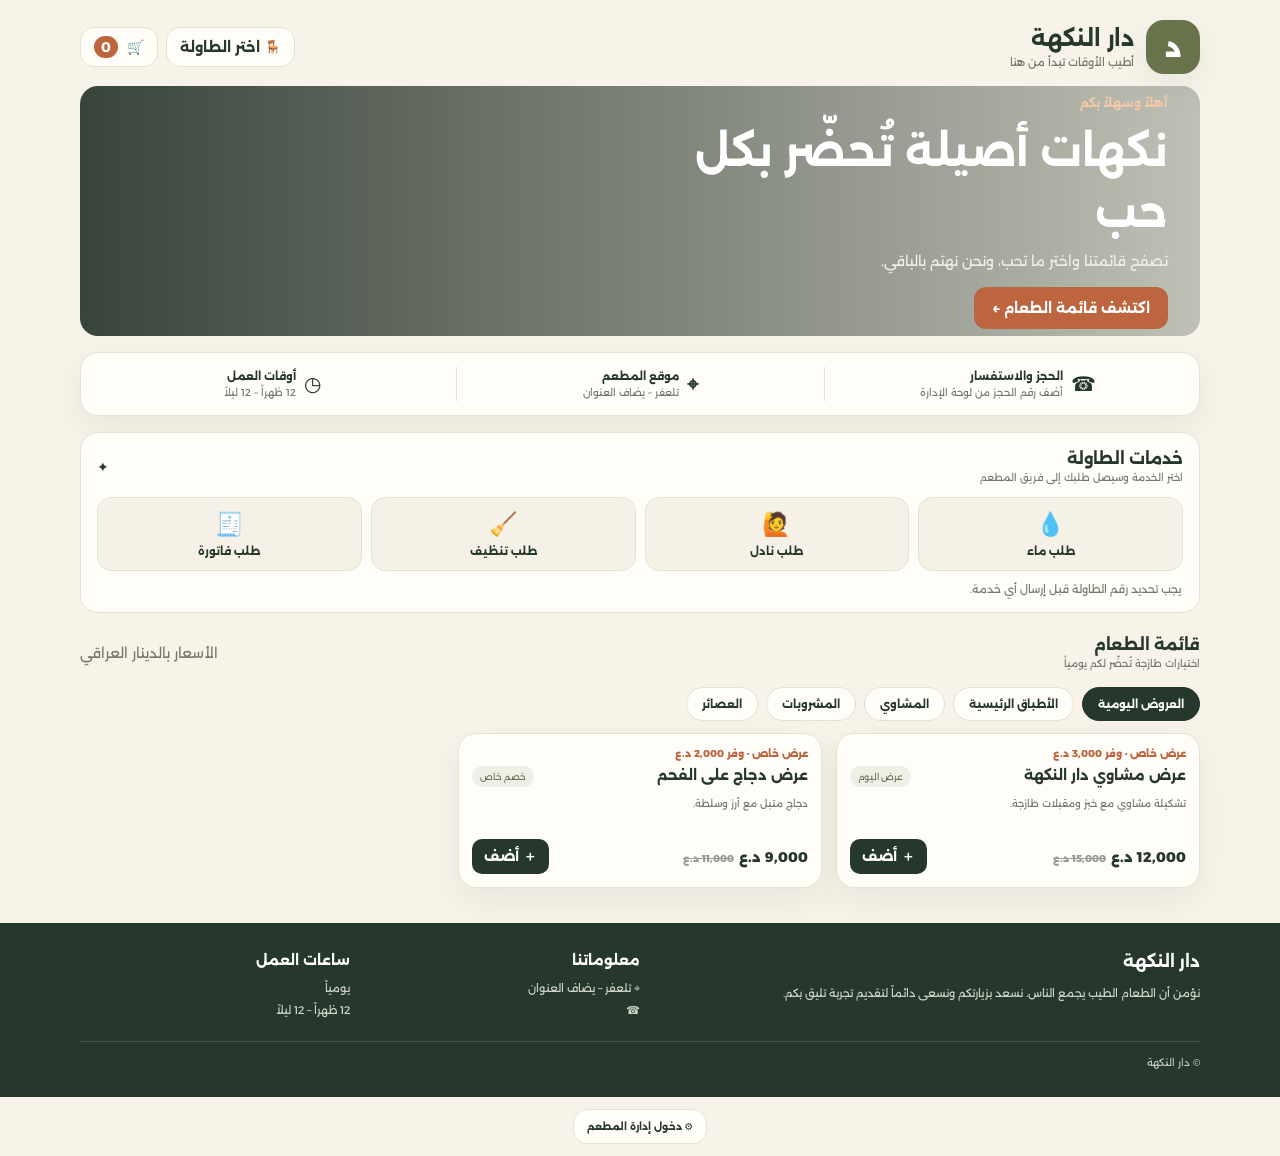
==== commit 703a7aa6: "Expand restaurant site editor for menu labels, service labels, map and styling" ====
--- a/demos/dar-alnakha/index.html
+++ b/demos/dar-alnakha/index.html
@@ -11,7 +11,7 @@
 <link href="https://fonts.googleapis.com/css2?family=Alexandria:wght@400;500;600;700;800&display=swap" rel="stylesheet">
 <style>
 :root{--ink:#26372c;--olive:#68734b;--cream:#f7f3e9;--paper:#fffdf8;--line:#e8e1d3;--orange:#bd653f;--muted:#77776e;--shadow:0 12px 34px #26372c12}
-*{box-sizing:border-box}body{margin:0;background:var(--cream);color:var(--ink);font-family:Alexandria,system-ui,sans-serif;font-size:14px}button,input,textarea,select{font:inherit}button{cursor:pointer;border:0}a{color:inherit;text-decoration:none}.wrap{width:min(1120px,100% - 32px);margin:auto}.topbar{background:var(--ink);color:#fff;padding:9px 0;font-size:11px}.topbar .wrap{display:flex;justify-content:space-between;gap:10px;flex-wrap:wrap}.brand-head{padding:20px 0 12px;display:flex;align-items:center;justify-content:space-between;gap:12px}.brand{display:flex;align-items:center;gap:12px}.logo{width:54px;height:54px;border-radius:18px;background:var(--olive);display:grid;place-items:center;color:#fff;font-size:27px;font-weight:800;box-shadow:var(--shadow)}.brand h1{font-size:22px;margin:0 0 3px}.brand p{margin:0;color:var(--muted);font-size:11px}.head-actions{display:flex;gap:8px}.pill{background:var(--paper);border:1px solid var(--line);border-radius:14px;padding:10px 13px;color:var(--ink);font-weight:700}.pill b{background:var(--orange);color:white;border-radius:20px;padding:2px 7px;margin-right:5px}.hero{height:250px;border-radius:24px;overflow:hidden;position:relative;background:linear-gradient(90deg,#17251bd9,#17251b40),url('https://images.unsplash.com/photo-1544025162-d76694265947?auto=format&fit=crop&w=1500&q=85') center/cover;display:flex;align-items:center;padding:32px;color:#fff}.hero small{color:#f3c9a7;font-weight:700}.hero h2{font-size:clamp(25px,5vw,42px);line-height:1.45;margin:10px 0;max-width:520px}.hero p{color:#f3eee5;margin:0 0 17px}.btn{background:var(--orange);color:#fff;padding:12px 18px;border-radius:12px;font-weight:700}.info-strip{display:grid;grid-template-columns:repeat(3,1fr);background:var(--paper);border:1px solid var(--line);border-radius:17px;margin:16px 0;padding:14px 8px;box-shadow:var(--shadow)}.info{display:flex;align-items:center;justify-content:center;gap:8px;text-align:right;padding:2px 8px;border-left:1px solid var(--line);min-width:0}.info:last-child{border:0}.ico{font-size:20px}.info strong{display:block;font-size:11px}.info span{display:block;color:var(--muted);font-size:10px;margin-top:3px}.service-panel{background:var(--paper);border:1px solid var(--line);border-radius:18px;padding:16px;margin:16px 0}.section-head{display:flex;justify-content:space-between;align-items:center;gap:10px;margin-bottom:13px}.section-head h3{margin:0;font-size:16px}.section-head p{margin:3px 0 0;color:var(--muted);font-size:10px}.services{display:grid;grid-template-columns:repeat(4,1fr);gap:9px}.service{background:#f5f1e7;border:1px solid var(--line);border-radius:14px;padding:12px 5px;color:var(--ink);display:grid;justify-items:center;gap:6px;font-weight:700;font-size:11px}.service i{font-style:normal;font-size:23px}.service:active,.service:hover{border-color:var(--olive);background:#edf0e5}.table-note{font-size:11px;color:var(--muted);margin:11px 2px 0}.categories{display:flex;gap:8px;overflow:auto;padding:4px 0 12px;scrollbar-width:none}.categories button{white-space:nowrap;background:var(--paper);border:1px solid var(--line);border-radius:30px;padding:9px 15px;color:var(--ink);font-size:11px;font-weight:700}.categories button.active{background:var(--ink);color:#fff;border-color:var(--ink)}.menu-section{margin:22px 0}.menu-grid{display:grid;grid-template-columns:repeat(3,1fr);gap:14px}.food-card{background:var(--paper);border:1px solid var(--line);border-radius:18px;overflow:hidden;box-shadow:var(--shadow)}.food-img{height:155px;width:100%;object-fit:cover;background:#e8e1d3;display:block}.food-body{padding:13px}.food-top{display:flex;justify-content:space-between;gap:7px;align-items:start}.food-card h4{margin:0;font-size:14px}.tag{font-size:9px;background:#eef0e7;color:var(--olive);padding:5px 8px;border-radius:20px;white-space:nowrap}.food-desc{color:var(--muted);font-size:10px;line-height:1.8;min-height:36px;margin:8px 0}.price-row{display:flex;justify-content:space-between;align-items:center}.price{font-weight:800;font-size:14px}.old{color:#999;text-decoration:line-through;font-size:10px;margin-right:5px}.add{background:var(--ink);color:white;border-radius:10px;padding:8px 12px;font-weight:700}.offer-ribbon{color:var(--orange);font-size:10px;font-weight:800;margin-bottom:6px}.footer{background:var(--ink);color:#fff;margin-top:35px;padding:28px 0}.footer-grid{display:grid;grid-template-columns:2fr 1fr 1fr;gap:20px}.footer p,.footer span{color:#d1d4c9;font-size:11px;line-height:2}.footer h3,.footer h4{margin:0 0 8px}.copyright{border-top:1px solid #ffffff24;margin-top:20px;padding-top:14px;color:#c6cbbf;font-size:10px}.modal-back{position:fixed;inset:0;background:#101a14a8;z-index:20;display:none;align-items:end;justify-content:center;padding:12px}.modal-back.show{display:flex}.modal{background:var(--paper);width:min(520px,100%);max-height:88vh;overflow:auto;border-radius:22px;padding:20px;box-shadow:0 25px 80px #0004}.modal h3{margin:0 0 14px}.modal-head{display:flex;justify-content:space-between;align-items:center;margin-bottom:12px}.close{background:#eee9df;border-radius:10px;padding:7px 11px}.field{display:grid;gap:6px;margin:12px 0}.field label{font-size:11px;font-weight:700}.field input,.field textarea,.field select{width:100%;border:1px solid var(--line);background:#fff;border-radius:11px;padding:12px;color:var(--ink)}.field textarea{min-height:75px;resize:vertical}.wide{width:100%}.cart-line,.order-line{display:flex;justify-content:space-between;gap:10px;border-bottom:1px solid var(--line);padding:11px 0;font-size:12px}.qty{display:flex;align-items:center;gap:9px}.qty button{background:#eee9df;border-radius:8px;width:26px;height:26px}.total{display:flex;justify-content:space-between;font-weight:800;padding:14px 0}.receipt{border:1px dashed #b7ad99;border-radius:14px;padding:14px;margin:12px 0}.receipt h4{text-align:center;margin:0 0 8px}.admin-layout{display:grid;grid-template-columns:175px 1fr;gap:15px}.admin-nav{display:grid;align-content:start;gap:7px}.admin-nav button{text-align:right;background:#f1ede3;border-radius:10px;padding:11px;font-size:11px;color:var(--ink)}.admin-nav button.active{background:var(--ink);color:white}.admin-content{min-width:0}.stats{display:grid;grid-template-columns:repeat(3,1fr);gap:9px}.stat{background:#f3efe5;border-radius:13px;padding:12px}.stat small{color:var(--muted);font-size:10px}.stat strong{display:block;font-size:20px;margin-top:5px}.admin-list{margin-top:12px}.admin-row{border:1px solid var(--line);border-radius:12px;padding:12px;margin:8px 0;font-size:11px}.admin-row p{color:var(--muted);margin:6px 0}.status{color:var(--olive);font-weight:700}.toast{position:fixed;bottom:20px;left:50%;transform:translateX(-50%);background:var(--ink);color:#fff;padding:12px 18px;border-radius:12px;z-index:50;display:none;font-size:12px}.toast.show{display:block}.muted{color:var(--muted)}.hidden{display:none!important}.qr-grid{display:grid;grid-template-columns:repeat(4,1fr);gap:8px}.qr-box{border:1px solid var(--line);padding:8px;text-align:center;border-radius:10px;font-size:10px}.qr-box canvas{max-width:100%}
+*{box-sizing:border-box}body{margin:0;background:var(--cream);color:var(--ink);font-family:Alexandria,system-ui,sans-serif;font-size:14px}button,input,textarea,select{font:inherit}button{cursor:pointer;border:0}a{color:inherit;text-decoration:none}.wrap{width:min(1120px,100% - 32px);margin:auto}.topbar{background:var(--ink);color:#fff;padding:9px 0;font-size:11px}.topbar .wrap{display:flex;justify-content:space-between;gap:10px;flex-wrap:wrap}.brand-head{padding:20px 0 12px;display:flex;align-items:center;justify-content:space-between;gap:12px}.brand{display:flex;align-items:center;gap:12px}.logo{width:54px;height:54px;border-radius:18px;background:var(--olive);display:grid;place-items:center;color:#fff;font-size:27px;font-weight:800;box-shadow:var(--shadow)}.brand h1{font-size:22px;margin:0 0 3px}.brand p{margin:0;color:var(--muted);font-size:11px}.head-actions{display:flex;gap:8px}.pill{background:var(--paper);border:1px solid var(--line);border-radius:14px;padding:10px 13px;color:var(--ink);font-weight:700}.pill b{background:var(--orange);color:white;border-radius:20px;padding:2px 7px;margin-right:5px}.hero{height:250px;border-radius:var(--round,24px);overflow:hidden;position:relative;background:linear-gradient(90deg,#17251bd9,#17251b40),url('https://images.unsplash.com/photo-1544025162-d76694265947?auto=format&fit=crop&w=1500&q=85') center/cover;display:flex;align-items:center;padding:32px;color:#fff}.hero small{color:#f3c9a7;font-weight:700}.hero h2{font-size:clamp(25px,5vw,42px);line-height:1.45;margin:10px 0;max-width:520px}.hero p{color:#f3eee5;margin:0 0 17px}.btn{background:var(--orange);color:#fff;padding:12px 18px;border-radius:12px;font-weight:700}.info-strip{display:grid;grid-template-columns:repeat(3,1fr);background:var(--paper);border:1px solid var(--line);border-radius:var(--round,17px);margin:16px 0;padding:14px 8px;box-shadow:var(--shadow)}.info{display:flex;align-items:center;justify-content:center;gap:8px;text-align:right;padding:2px 8px;border-left:1px solid var(--line);min-width:0}.info:last-child{border:0}.ico{font-size:20px}.info strong{display:block;font-size:11px}.info span{display:block;color:var(--muted);font-size:10px;margin-top:3px}.service-panel{background:var(--paper);border:1px solid var(--line);border-radius:var(--round,18px);padding:16px;margin:16px 0}.section-head{display:flex;justify-content:space-between;align-items:center;gap:10px;margin-bottom:13px}.section-head h3{margin:0;font-size:16px}.section-head p{margin:3px 0 0;color:var(--muted);font-size:10px}.services{display:grid;grid-template-columns:repeat(4,1fr);gap:9px}.service{background:#f5f1e7;border:1px solid var(--line);border-radius:14px;padding:12px 5px;color:var(--ink);display:grid;justify-items:center;gap:6px;font-weight:700;font-size:11px}.service i{font-style:normal;font-size:23px}.service:active,.service:hover{border-color:var(--olive);background:#edf0e5}.table-note{font-size:11px;color:var(--muted);margin:11px 2px 0}.categories{display:flex;gap:8px;overflow:auto;padding:4px 0 12px;scrollbar-width:none}.categories button{white-space:nowrap;background:var(--paper);border:1px solid var(--line);border-radius:30px;padding:9px 15px;color:var(--ink);font-size:11px;font-weight:700}.categories button.active{background:var(--ink);color:#fff;border-color:var(--ink)}.menu-section{margin:22px 0}.menu-grid{display:grid;grid-template-columns:repeat(3,1fr);gap:14px}.food-card{background:var(--paper);border:1px solid var(--line);border-radius:var(--round,18px);overflow:hidden;box-shadow:var(--shadow)}.food-img{height:155px;width:100%;object-fit:cover;background:#e8e1d3;display:block}.food-body{padding:13px}.food-top{display:flex;justify-content:space-between;gap:7px;align-items:start}.food-card h4{margin:0;font-size:14px}.tag{font-size:9px;background:#eef0e7;color:var(--olive);padding:5px 8px;border-radius:20px;white-space:nowrap}.food-desc{color:var(--muted);font-size:10px;line-height:1.8;min-height:36px;margin:8px 0}.price-row{display:flex;justify-content:space-between;align-items:center}.price{font-weight:800;font-size:14px}.old{color:#999;text-decoration:line-through;font-size:10px;margin-right:5px}.add{background:var(--ink);color:white;border-radius:10px;padding:8px 12px;font-weight:700}.offer-ribbon{color:var(--orange);font-size:10px;font-weight:800;margin-bottom:6px}.footer{background:var(--ink);color:#fff;margin-top:35px;padding:28px 0}.footer-grid{display:grid;grid-template-columns:2fr 1fr 1fr;gap:20px}.footer p,.footer span{color:#d1d4c9;font-size:11px;line-height:2}.footer h3,.footer h4{margin:0 0 8px}.copyright{border-top:1px solid #ffffff24;margin-top:20px;padding-top:14px;color:#c6cbbf;font-size:10px}.modal-back{position:fixed;inset:0;background:#101a14a8;z-index:20;display:none;align-items:end;justify-content:center;padding:12px}.modal-back.show{display:flex}.modal{background:var(--paper);width:min(520px,100%);max-height:88vh;overflow:auto;border-radius:22px;padding:20px;box-shadow:0 25px 80px #0004}.modal h3{margin:0 0 14px}.modal-head{display:flex;justify-content:space-between;align-items:center;margin-bottom:12px}.close{background:#eee9df;border-radius:10px;padding:7px 11px}.field{display:grid;gap:6px;margin:12px 0}.field label{font-size:11px;font-weight:700}.field input,.field textarea,.field select{width:100%;border:1px solid var(--line);background:#fff;border-radius:11px;padding:12px;color:var(--ink)}.field textarea{min-height:75px;resize:vertical}.wide{width:100%}.cart-line,.order-line{display:flex;justify-content:space-between;gap:10px;border-bottom:1px solid var(--line);padding:11px 0;font-size:12px}.qty{display:flex;align-items:center;gap:9px}.qty button{background:#eee9df;border-radius:8px;width:26px;height:26px}.total{display:flex;justify-content:space-between;font-weight:800;padding:14px 0}.receipt{border:1px dashed #b7ad99;border-radius:14px;padding:14px;margin:12px 0}.receipt h4{text-align:center;margin:0 0 8px}.admin-layout{display:grid;grid-template-columns:175px 1fr;gap:15px}.admin-nav{display:grid;align-content:start;gap:7px}.admin-nav button{text-align:right;background:#f1ede3;border-radius:10px;padding:11px;font-size:11px;color:var(--ink)}.admin-nav button.active{background:var(--ink);color:white}.admin-content{min-width:0}.stats{display:grid;grid-template-columns:repeat(3,1fr);gap:9px}.stat{background:#f3efe5;border-radius:13px;padding:12px}.stat small{color:var(--muted);font-size:10px}.stat strong{display:block;font-size:20px;margin-top:5px}.admin-list{margin-top:12px}.admin-row{border:1px solid var(--line);border-radius:12px;padding:12px;margin:8px 0;font-size:11px}.admin-row p{color:var(--muted);margin:6px 0}.status{color:var(--olive);font-weight:700}.toast{position:fixed;bottom:20px;left:50%;transform:translateX(-50%);background:var(--ink);color:#fff;padding:12px 18px;border-radius:12px;z-index:50;display:none;font-size:12px}.toast.show{display:block}.muted{color:var(--muted)}.hidden{display:none!important}.qr-grid{display:grid;grid-template-columns:repeat(4,1fr);gap:8px}.qr-box{border:1px solid var(--line);padding:8px;text-align:center;border-radius:10px;font-size:10px}.qr-box canvas{max-width:100%}
 @media(max-width:700px){.wrap{width:min(100% - 22px,560px)}.brand h1{font-size:18px}.logo{width:47px;height:47px}.hero{height:220px;padding:22px}.info-strip{padding:12px 3px}.info{gap:5px;padding:2px 5px}.info strong{font-size:9px}.info span{font-size:9px}.services{gap:6px}.service{padding:11px 2px;font-size:10px}.menu-grid{grid-template-columns:repeat(2,minmax(0,1fr));gap:9px}.food-img{height:125px}.food-body{padding:10px}.food-card h4{font-size:12px}.food-desc{font-size:9px}.add{padding:7px 9px;font-size:10px}.footer-grid{grid-template-columns:1fr 1fr}.footer-grid>div:first-child{grid-column:1/-1}.admin-layout{grid-template-columns:1fr}.admin-nav{grid-template-columns:repeat(3,1fr)}.admin-nav button{text-align:center;padding:9px 4px;font-size:10px}.stats{grid-template-columns:repeat(2,1fr)}.qr-grid{grid-template-columns:repeat(3,1fr)}}
 @media print{body *{visibility:hidden}.qr-print,.qr-print *{visibility:visible}.qr-print{position:absolute;inset:0;padding:20px}.qr-grid{grid-template-columns:repeat(4,1fr)}}
 </style>
@@ -31,19 +31,19 @@
   <div class="info"><b class="ico">⌖</b><div><strong>موقع المطعم</strong><span id="addressValue">تلعفر · يحدد العنوان</span></div></div>
   <div class="info"><b class="ico">◷</b><div><strong>أوقات العمل</strong><span id="hoursValue">12 ظهراً – 12 ليلاً</span></div></div>
  </section>
- <section id="mapSection" class="service-panel hidden"><div class="section-head"><div><h3 id="mapTitle">موقعنا على الخريطة</h3><p id="mapAddressText"></p></div><a class="btn" id="mapLink" target="_blank" rel="noopener">افتح الخريطة</a></div></section>
+ <section id="mapSection" class="service-panel hidden"><div class="section-head"><div><h3 id="mapTitle">موقعنا على الخريطة</h3><p id="mapAddressText"></p></div><a class="btn" id="mapLink" target="_blank" rel="noopener">افتح الخريطة</a></div><iframe id="mapFrame" title="خريطة موقع المطعم" style="display:none;width:100%;height:260px;border:0;border-radius:14px" loading="lazy" referrerpolicy="no-referrer-when-downgrade"></iframe></section>
  <section class="service-panel" id="servicesSection">
   <div class="section-head"><div><h3 id="servicesTitle">خدمات الطاولة</h3><p id="servicesDescription">اختر الخدمة وسيصل طلبك إلى فريق المطعم</p></div><span>✦</span></div>
   <div class="services">
-   <button class="service" onclick="requestService('طلب ماء','💧')"><i>💧</i>طلب ماء</button>
-   <button class="service" onclick="requestService('طلب نادل','🙋')"><i>🙋</i>طلب نادل</button>
-   <button class="service" onclick="requestService('طلب تنظيف','🧹')"><i>🧹</i>طلب تنظيف</button>
-   <button class="service" onclick="requestService('طلب فاتورة','🧾')"><i>🧾</i>طلب فاتورة</button>
+   <button class="service" id="serviceWater" onclick="requestService(state.site.serviceWater,'💧')"><i>💧</i><span id="serviceWaterLabel">طلب ماء</span></button>
+   <button class="service" id="serviceWaiter" onclick="requestService(state.site.serviceWaiter,'🙋')"><i>🙋</i><span id="serviceWaiterLabel">طلب نادل</span></button>
+   <button class="service" id="serviceCleaning" onclick="requestService(state.site.serviceCleaning,'🧹')"><i>🧹</i><span id="serviceCleaningLabel">طلب تنظيف</span></button>
+   <button class="service" id="serviceBill" onclick="requestService(state.site.serviceBill,'🧾')"><i>🧾</i><span id="serviceBillLabel">طلب فاتورة</span></button>
   </div>
   <p class="table-note" id="serviceTableNote">يجب تحديد رقم الطاولة قبل إرسال أي خدمة.</p>
  </section>
  <section id="menuStart" class="menu-section">
-  <div class="section-head"><div><h3>قائمة الطعام</h3><p>اختيارات طازجة تُحضّر لكم يومياً</p></div><span class="muted">الأسعار بالدينار العراقي</span></div>
+  <div class="section-head"><div><h3 id="menuTitle">قائمة الطعام</h3><p id="menuSubtitle">اختيارات طازجة تُحضّر لكم يومياً</p></div><span class="muted" id="menuCurrency">الأسعار بالدينار العراقي</span></div>
   <nav class="categories" id="categories"></nav>
   <div class="menu-grid" id="menuGrid"></div>
  </section>
@@ -73,13 +73,13 @@
 {id:12,name:'عصير ليمون ونعناع',cat:'العصائر',price:3000,desc:'ليمون منعش مع النعناع.',tag:'',img:'https://images.unsplash.com/photo-1513558161293-ccaf765edfd4?auto=format&fit=crop&w=800&q=80'}
 ];
 let state=loadState(),activeCat=categories[0],soundOn=false;categories=state.categories||categories;state.categories=categories;
-const siteDefaults={name:'دار النكهة',slogan:'أطيب الأوقات تبدأ من هنا',logoText:'د',logoImage:'',heroEyebrow:'أهلاً وسهلاً بكم',heroTitle:'نكهات أصيلة\\nتُحضّر بكل حب',heroDescription:'تصفح قائمتنا واختر ما تحب، ونحن نهتم بالباقي.',heroButton:'اكتشف قائمة الطعام ←',heroImage:'https://images.unsplash.com/photo-1544025162-d76694265947?auto=format&fit=crop&w=1500&q=85',bookingPhone:'',address:'تلعفر – يضاف العنوان',hours:'12 ظهراً – 12 ليلاً',mapUrl:'',mapTitle:'موقعنا على الخريطة',servicesTitle:'خدمات الطاولة',servicesDescription:'اختر الخدمة وسيصل طلبك إلى فريق المطعم',footerDescription:'نؤمن أن الطعام الطيب يجمع الناس. نسعد بزيارتكم ونسعى دائماً لتقديم تجربة تليق بكم.',footerDays:'يومياً',copyright:'© دار النكهة',colors:{ink:'#26372c',olive:'#68734b',cream:'#f7f3e9',orange:'#bd653f'},visibility:{hero:true,info:true,map:true,services:true,menu:true,footer:true}};
+const siteDefaults={name:'دار النكهة',slogan:'أطيب الأوقات تبدأ من هنا',logoText:'د',logoImage:'',heroEyebrow:'أهلاً وسهلاً بكم',heroTitle:'نكهات أصيلة\\nتُحضّر بكل حب',heroDescription:'تصفح قائمتنا واختر ما تحب، ونحن نهتم بالباقي.',heroButton:'اكتشف قائمة الطعام ←',heroImage:'https://images.unsplash.com/photo-1544025162-d76694265947?auto=format&fit=crop&w=1500&q=85',bookingPhone:'',address:'تلعفر – يضاف العنوان',hours:'12 ظهراً – 12 ليلاً',mapUrl:'',mapTitle:'موقعنا على الخريطة',servicesTitle:'خدمات الطاولة',servicesDescription:'اختر الخدمة وسيصل طلبك إلى فريق المطعم',footerDescription:'نؤمن أن الطعام الطيب يجمع الناس. نسعد بزيارتكم ونسعى دائماً لتقديم تجربة تليق بكم.',footerDays:'يومياً',copyright:'© دار النكهة',mapEmbedUrl:'',menuTitle:'قائمة الطعام',menuSubtitle:'اختيارات طازجة تُحضّر لكم يومياً',menuCurrency:'الأسعار بالدينار العراقي',serviceWater:'طلب ماء',serviceWaiter:'طلب نادل',serviceCleaning:'طلب تنظيف',serviceBill:'طلب فاتورة',borderRadius:18,colors:{ink:'#26372c',olive:'#68734b',cream:'#f7f3e9',orange:'#bd653f'},visibility:{hero:true,info:true,map:true,services:true,menu:true,footer:true}};
 state.site=Object.assign({},siteDefaults,state.site||{});state.site.colors=Object.assign({},siteDefaults.colors,state.site.colors||{});state.site.visibility=Object.assign({},siteDefaults.visibility,state.site.visibility||{});save();
 function loadState(){try{return JSON.parse(localStorage.getItem(KEY))||{menu:initialMenu,cart:[],orders:[],services:[],table:0,settings:{name:'دار النكهة'},password:'1234'}}catch(e){return{menu:initialMenu,cart:[],orders:[],services:[],table:0,settings:{name:'دار النكهة'},password:'1234'}}}
 function save(){localStorage.setItem(KEY,JSON.stringify(state))}
 function money(n){return Number(n).toLocaleString('en-US')+' د.ع'}
 function toast(t){let el=document.getElementById('toast');el.textContent=t;el.classList.add('show');setTimeout(()=>el.classList.remove('show'),2600)}
-function applySite(){let s=state.site,v=s.visibility;const put=(id,val)=>{let e=document.getElementById(id);if(e)e.textContent=val||''};put('siteName',s.name);put('footerName',s.name);put('siteSlogan',s.slogan);put('heroEyebrow',s.heroEyebrow);put('heroTitle',(s.heroTitle||'').replace(/\\n/g,'\n'));put('heroDescription',s.heroDescription);put('heroButton',s.heroButton);put('bookingValue',s.bookingPhone||'أضف رقم الحجز من لوحة الإدارة');put('addressValue',s.address);put('hoursValue',s.hours);put('mapTitle',s.mapTitle);put('mapAddressText',s.address);put('servicesTitle',s.servicesTitle);put('servicesDescription',s.servicesDescription);put('footerDescription',s.footerDescription);put('footerAddress','⌖ '+(s.address||''));put('footerPhone','☎ '+(s.bookingPhone||''));put('footerDays',s.footerDays);put('footerHours',s.hours);put('copyrightText',s.copyright);let logo=document.getElementById('siteLogo');if(logo)logo.innerHTML=s.logoImage?'<img src="'+s.logoImage+'" alt="الشعار" style="width:100%;height:100%;object-fit:cover;border-radius:inherit">':(s.logoText||'');let hero=document.getElementById('heroSection');if(hero)hero.style.backgroundImage='linear-gradient(90deg,#17251bd9,#17251b40),url("'+(s.heroImage||'')+'")';['hero','info','map','services','menu','footer'].forEach(k=>{let id={hero:'heroSection',info:'infoSection',map:'mapSection',services:'servicesSection',menu:'menuStart',footer:'footerSection'}[k],e=document.getElementById(id);if(e)e.style.display=v[k]?'':'none'});let map=document.getElementById('mapSection'),link=document.getElementById('mapLink');if(map&&link){if(s.mapUrl){map.classList.remove('hidden');link.href=s.mapUrl}else map.classList.add('hidden')}let root=document.documentElement;Object.keys(s.colors).forEach(k=>root.style.setProperty('--'+k,s.colors[k]))}
+function applySite(){let s=state.site,v=s.visibility;const put=(id,val)=>{let e=document.getElementById(id);if(e)e.textContent=val||''};put('siteName',s.name);put('footerName',s.name);put('siteSlogan',s.slogan);put('heroEyebrow',s.heroEyebrow);put('heroTitle',(s.heroTitle||'').replace(/\\n/g,'\n'));put('heroDescription',s.heroDescription);put('heroButton',s.heroButton);put('menuTitle',s.menuTitle);put('menuSubtitle',s.menuSubtitle);put('menuCurrency',s.menuCurrency);put('serviceWaterLabel',s.serviceWater);put('serviceWaiterLabel',s.serviceWaiter);put('serviceCleaningLabel',s.serviceCleaning);put('serviceBillLabel',s.serviceBill);put('bookingValue',s.bookingPhone||'أضف رقم الحجز من لوحة الإدارة');put('addressValue',s.address);put('hoursValue',s.hours);put('mapTitle',s.mapTitle);put('mapAddressText',s.address);put('servicesTitle',s.servicesTitle);put('servicesDescription',s.servicesDescription);put('footerDescription',s.footerDescription);put('footerAddress','⌖ '+(s.address||''));put('footerPhone','☎ '+(s.bookingPhone||''));put('footerDays',s.footerDays);put('footerHours',s.hours);put('copyrightText',s.copyright);let logo=document.getElementById('siteLogo');if(logo)logo.innerHTML=s.logoImage?'<img src="'+s.logoImage+'" alt="الشعار" style="width:100%;height:100%;object-fit:cover;border-radius:inherit">':(s.logoText||'');let hero=document.getElementById('heroSection');if(hero)hero.style.backgroundImage='linear-gradient(90deg,#17251bd9,#17251b40),url("'+(s.heroImage||'')+'")';['hero','info','map','services','menu','footer'].forEach(k=>{let id={hero:'heroSection',info:'infoSection',map:'mapSection',services:'servicesSection',menu:'menuStart',footer:'footerSection'}[k],e=document.getElementById(id);if(e)e.style.display=v[k]?'':'none'});let map=document.getElementById('mapSection'),link=document.getElementById('mapLink');if(map&&link){if(s.mapUrl||s.mapEmbedUrl){map.classList.remove('hidden');link.style.display=s.mapUrl?'':'none';if(s.mapUrl)link.href=s.mapUrl}else map.classList.add('hidden')}let frame=document.getElementById('mapFrame');if(frame){frame.style.display=s.mapEmbedUrl?'block':'none';if(s.mapEmbedUrl&&frame.src!==s.mapEmbedUrl)frame.src=s.mapEmbedUrl}let root=document.documentElement;Object.keys(s.colors).forEach(k=>root.style.setProperty('--'+k,s.colors[k]));root.style.setProperty('--round',(s.borderRadius||18)+'px')}
 function render(){applySite();document.getElementById('tableBadge').textContent=state.table?'طاولة '+state.table:'اختر الطاولة';document.getElementById('serviceTableNote').textContent=state.table?'الطلبات والخدمات مرتبطة بالطاولة رقم '+state.table:'يجب تحديد رقم الطاولة قبل إرسال أي خدمة.';document.getElementById('cartCount').textContent=state.cart.reduce((a,x)=>a+x.qty,0);
 document.getElementById('categories').innerHTML=categories.map(c=>'<button type="button" class="'+(activeCat===c?'active':'')+'" onclick="setCat(\''+c+'\')">'+c+'</button>').join('');
 let items=state.menu.filter(x=>x.cat===activeCat);document.getElementById('menuGrid').innerHTML=items.length?items.map(x=>'<article class="food-card"><img class="food-img" loading="lazy" src="'+x.img+'" alt="'+x.name+'" onerror="this.style.display=\'none\'"><div class="food-body">'+(x.old?'<div class="offer-ribbon">عرض خاص · وفر '+money(x.old-x.price)+'</div>':'')+'<div class="food-top"><h4>'+x.name+'</h4>'+(x.tag?'<span class="tag">'+x.tag+'</span>':'')+'</div><p class="food-desc">'+x.desc+'</p><div class="price-row"><div class="price">'+money(x.price)+(x.old?'<span class="old">'+money(x.old)+'</span>':'')+'</div><button class="add" onclick="addToCart('+x.id+')">＋ أضف</button></div></div></article>').join(''):'<p class="muted">لا توجد أصناف في هذا القسم حالياً.</p>'}
@@ -116,9 +116,9 @@
 function orderHtml(o){return '<div class="admin-row"><b>طلب #'+o.id+' · طاولة '+o.table+'</b><p>'+o.items.map(x=>x.name+' × '+x.qty).join('، ')+'</p><b>'+money(o.total)+'</b> · <span class="status">'+o.status+'</span> <button class="add" onclick="completeOrder('+o.id+')">اكتمال</button></div>'}
 function completeOrder(id){let o=state.orders.find(x=>x.id===String(id));if(o)o.status='مكتمل';save();adminPanel();toast('تم تحديث حالة الطلب')}
 function completeService(id){let s=state.services.find(x=>x.id===String(id));if(s)s.status='مكتمل';save();adminPanel();toast('تم تحديث الخدمة')}
-function siteEditor(){let s=state.site,v=s.visibility,c=s.colors;let fields=[['اسم المطعم','name'],['وصف تحت الاسم','slogan'],['رمز الشعار النصي','logoText'],['رابط صورة الشعار','logoImage'],['عنوان الترحيب','heroEyebrow'],['عنوان الغلاف','heroTitle'],['وصف الغلاف','heroDescription'],['نص زر الغلاف','heroButton'],['رابط صورة الغلاف','heroImage'],['رقم الحجز','bookingPhone'],['العنوان الكامل','address'],['ساعات العمل','hours'],['رابط Google Maps','mapUrl'],['عنوان الخريطة','mapTitle'],['عنوان خدمات الطاولة','servicesTitle'],['وصف خدمات الطاولة','servicesDescription'],['وصف أسفل الموقع','footerDescription'],['أيام العمل','footerDays'],['حقوق النشر','copyright']];return '<h4>التحكم الكامل بمحتوى الموقع</h4><p class="muted">عدّل النصوص والصور والهوية والاتصال والألوان، وأخفِ أو أظهر الأقسام.</p>'+fields.map(([label,key])=>'<div class="field"><label>'+label+'</label><textarea id="site_'+key+'">'+esc(s[key]||'')+'</textarea></div>').join('')+'<h4>ألوان الموقع</h4>'+[['اللون الأساسي','ink'],['الزيتوني','olive'],['خلفية الموقع','cream'],['لون الأزرار','orange']].map(([label,key])=>'<div class="field"><label>'+label+'</label><input type="color" id="color_'+key+'" value="'+c[key]+'"></div>').join('')+'<h4>إظهار وإخفاء الأقسام</h4>'+[['hero','الغلاف'],['info','معلومات الحجز والعنوان'],['map','الخريطة'],['services','خدمات الطاولة'],['menu','قائمة الطعام'],['footer','التذييل']].map(([key,label])=>'<div class="field"><label><input type="checkbox" id="vis_'+key+'" '+(v[key]?'checked':'')+'> إظهار '+label+'</label></div>').join('')+'<button class="btn wide" onclick="saveSiteEditor()">حفظ ونشر تغييرات الموقع</button>'}
+function siteEditor(){let s=state.site,v=s.visibility,c=s.colors;let fields=[['اسم المطعم','name'],['وصف تحت الاسم','slogan'],['رمز الشعار النصي','logoText'],['رابط صورة الشعار','logoImage'],['عنوان الترحيب','heroEyebrow'],['عنوان الغلاف','heroTitle'],['وصف الغلاف','heroDescription'],['نص زر الغلاف','heroButton'],['رابط صورة الغلاف','heroImage'],['رقم الحجز','bookingPhone'],['العنوان الكامل','address'],['ساعات العمل','hours'],['رابط خريطة Google Maps للفتح','mapUrl'],['رابط تضمين الخريطة (Embed URL)','mapEmbedUrl'],['عنوان الخريطة','mapTitle'],['عنوان قائمة الطعام','menuTitle'],['وصف قائمة الطعام','menuSubtitle'],['نص توضيح العملة','menuCurrency'],['اسم زر طلب الماء','serviceWater'],['اسم زر طلب النادل','serviceWaiter'],['اسم زر طلب التنظيف','serviceCleaning'],['اسم زر طلب الفاتورة','serviceBill'],['عنوان خدمات الطاولة','servicesTitle'],['وصف خدمات الطاولة','servicesDescription'],['وصف أسفل الموقع','footerDescription'],['أيام العمل','footerDays'],['حقوق النشر','copyright']];return '<h4>التحكم الكامل بمحتوى الموقع</h4><p class="muted">عدّل النصوص والصور والهوية والاتصال والألوان، وأخفِ أو أظهر الأقسام.</p>'+fields.map(([label,key])=>'<div class="field"><label>'+label+'</label><textarea id="site_'+key+'">'+esc(s[key]||'')+'</textarea></div>').join('')+'<h4>شكل وتصميم الموقع</h4><div class="field"><label>استدارة الزوايا</label><input type="range" id="borderRadius" min="8" max="32" value="'+(s.borderRadius||18)+'"></div><h4>ألوان الموقع</h4>'+[['اللون الأساسي','ink'],['الزيتوني','olive'],['خلفية الموقع','cream'],['لون الأزرار','orange']].map(([label,key])=>'<div class="field"><label>'+label+'</label><input type="color" id="color_'+key+'" value="'+c[key]+'"></div>').join('')+'<h4>إظهار وإخفاء الأقسام</h4>'+[['hero','الغلاف'],['info','معلومات الحجز والعنوان'],['map','الخريطة'],['services','خدمات الطاولة'],['menu','قائمة الطعام'],['footer','التذييل']].map(([key,label])=>'<div class="field"><label><input type="checkbox" id="vis_'+key+'" '+(v[key]?'checked':'')+'> إظهار '+label+'</label></div>').join('')+'<button class="btn wide" onclick="saveSiteEditor()">حفظ ونشر تغييرات الموقع</button>'}
 function esc(x){return String(x??'').replace(/&/g,'&amp;').replace(/</g,'&lt;').replace(/>/g,'&gt;').replace(/"/g,'&quot;')}
-function saveSiteEditor(){let keys=['name','slogan','logoText','logoImage','heroEyebrow','heroTitle','heroDescription','heroButton','heroImage','bookingPhone','address','hours','mapUrl','mapTitle','servicesTitle','servicesDescription','footerDescription','footerDays','copyright'];keys.forEach(k=>{let e=document.getElementById('site_'+k);if(e)state.site[k]=e.value.trim()});['ink','olive','cream','orange'].forEach(k=>{let e=document.getElementById('color_'+k);if(e)state.site.colors[k]=e.value});['hero','info','map','services','menu','footer'].forEach(k=>{let e=document.getElementById('vis_'+k);if(e)state.site.visibility[k]=!!e.checked});save();adminPanel();render();toast('تم حفظ إعدادات ومحتوى الموقع')}
+function saveSiteEditor(){let keys=['name','slogan','logoText','logoImage','heroEyebrow','heroTitle','heroDescription','heroButton','heroImage','bookingPhone','address','hours','mapUrl','mapEmbedUrl','mapTitle','menuTitle','menuSubtitle','menuCurrency','serviceWater','serviceWaiter','serviceCleaning','serviceBill','servicesTitle','servicesDescription','footerDescription','footerDays','copyright'];keys.forEach(k=>{let e=document.getElementById('site_'+k);if(e)state.site[k]=e.value.trim()});['ink','olive','cream','orange'].forEach(k=>{let e=document.getElementById('color_'+k);if(e)state.site.colors[k]=e.value});let radius=document.getElementById('borderRadius');if(radius)state.site.borderRadius=Number(radius.value);['hero','info','map','services','menu','footer'].forEach(k=>{let e=document.getElementById('vis_'+k);if(e)state.site.visibility[k]=!!e.checked});save();adminPanel();render();toast('تم حفظ إعدادات ومحتوى الموقع')}
 function saveSettings(){state.settings.name=document.getElementById('settingName').value||'دار النكهة';save();toast('تم حفظ الإعدادات التجريبية')}
 function changePassword(){let p=document.getElementById('newPass').value;if(p.length<4){toast('استخدم 4 رموز على الأقل');return}state.password=p;save();toast('تم تغيير الرمز التجريبي')}
 function addMenuForm(){openModal('<div class="modal-head"><h3>إضافة صنف جديد</h3><button class="close" onclick="adminPanel()">✕</button></div><div class="field"><label>اسم الصنف</label><input id="mName"></div><div class="field"><label>التصنيف</label><select id="mCat">'+categories.map(c=>'<option>'+c+'</option>').join('')+'</select></div><div class="field"><label>السعر الحالي بالدينار</label><input id="mPrice" type="number" min="1"></div><div class="field"><label>السعر السابق (اختياري)</label><input id="mOld" type="number" min="0"></div><div class="field"><label>الوصف</label><textarea id="mDesc"></textarea></div><div class="field"><label>رابط صورة الصنف</label><input id="mImg" placeholder="https://..."></div><div class="field"><label>شارة قصيرة</label><input id="mTag" placeholder="الأكثر طلباً"></div><button class="btn wide" onclick="saveNewMenu()">حفظ الصنف</button>')}
